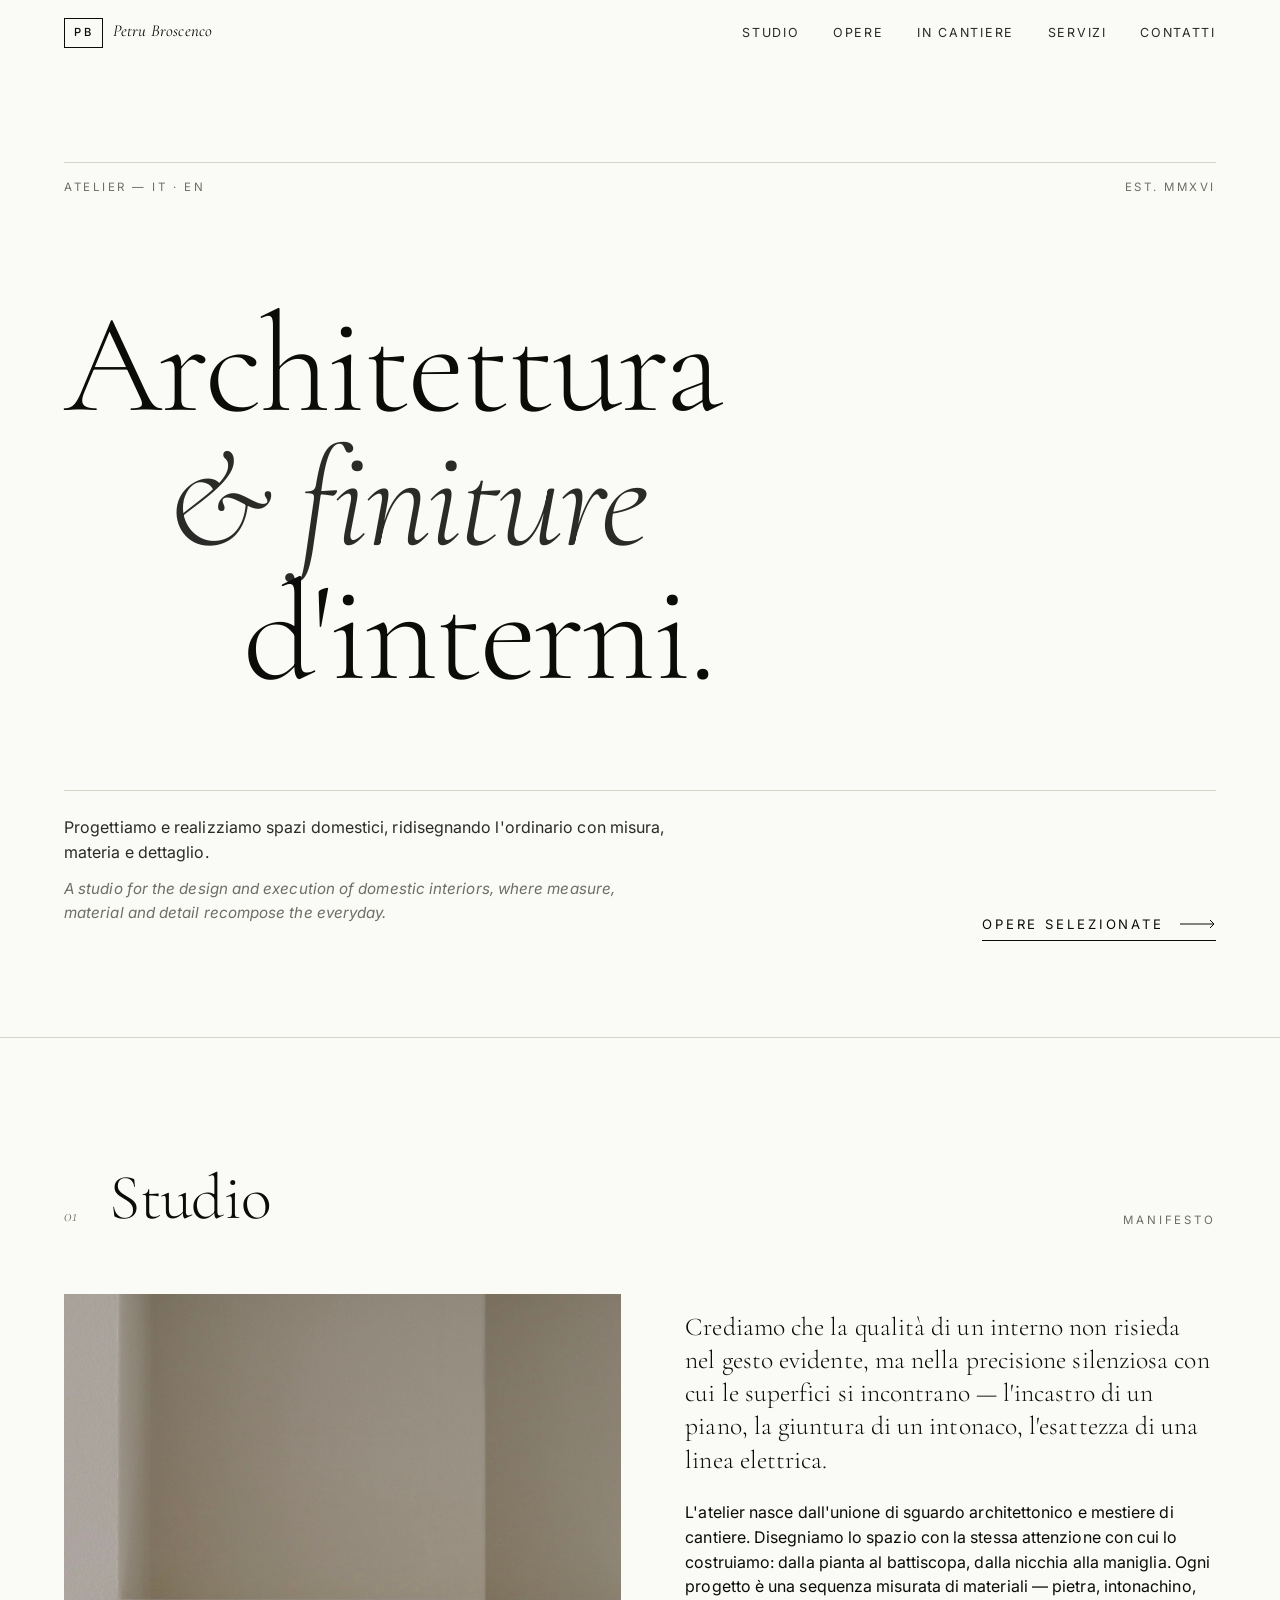
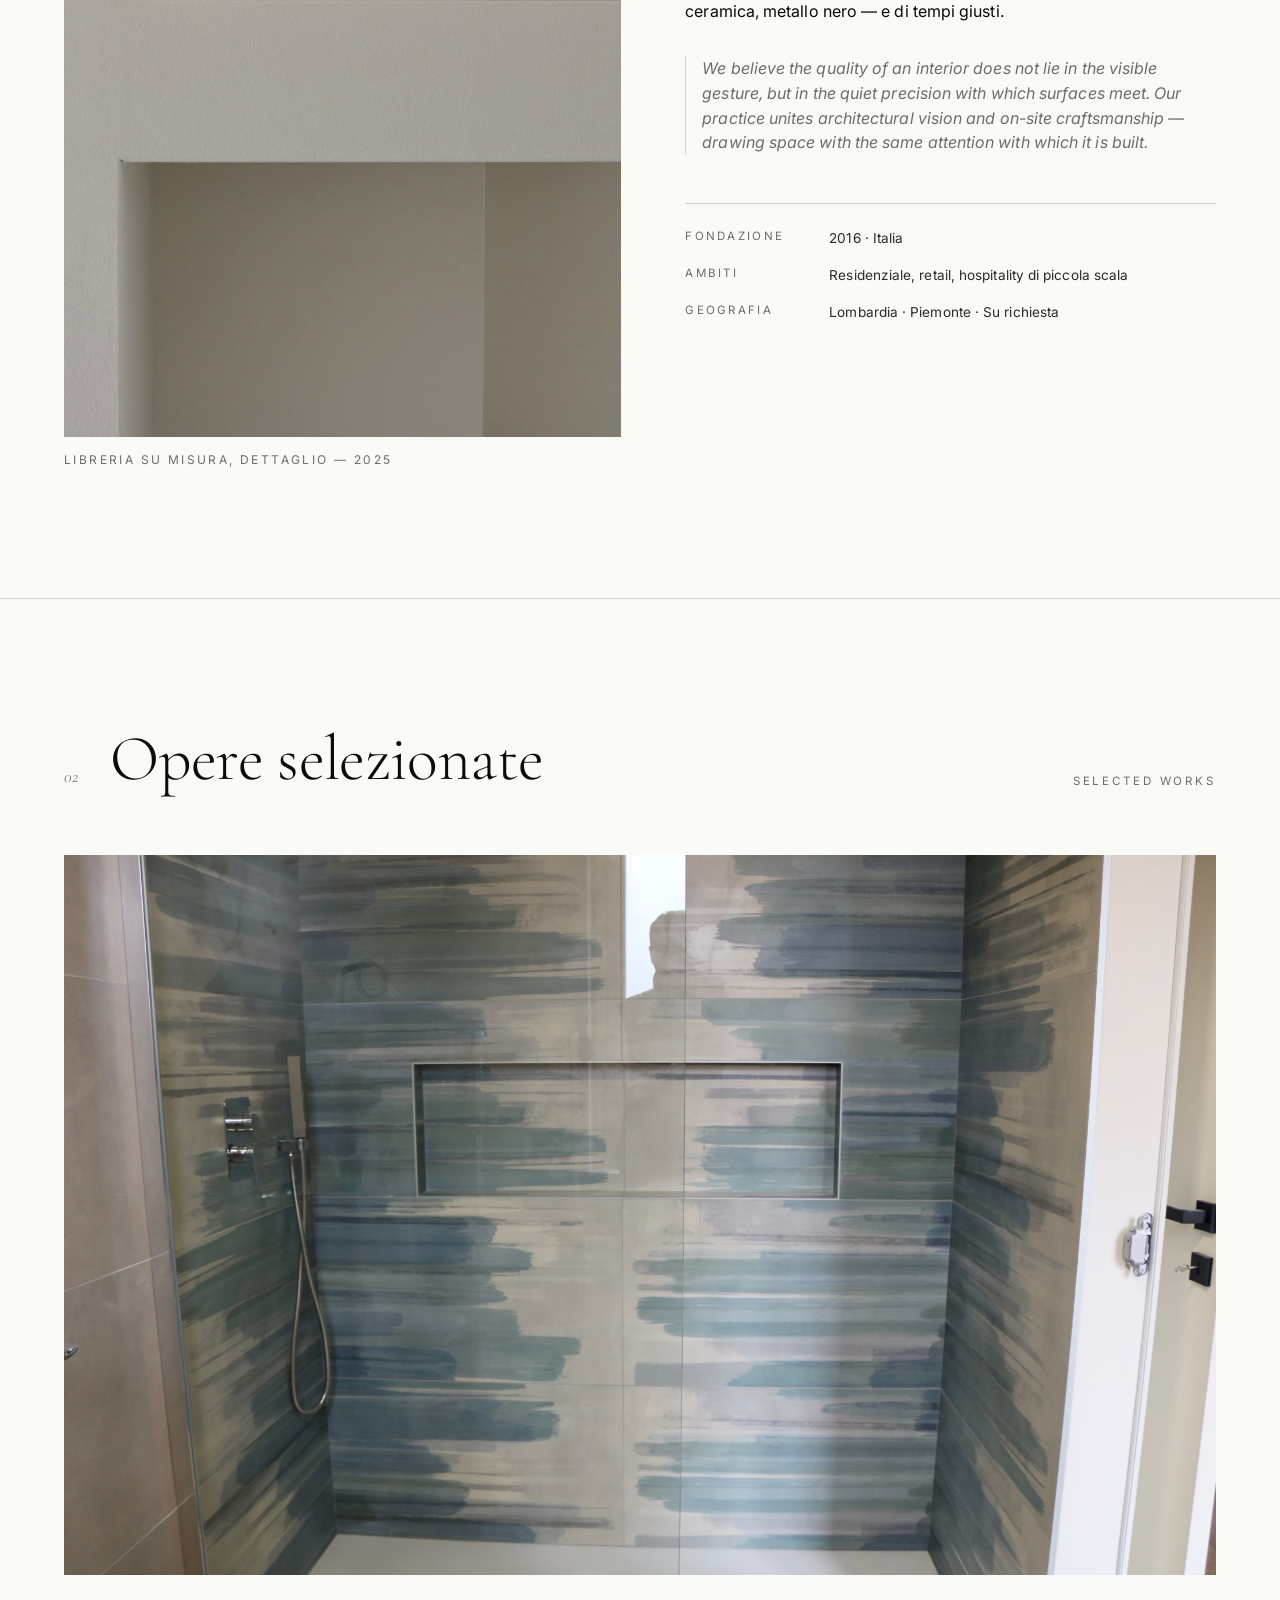
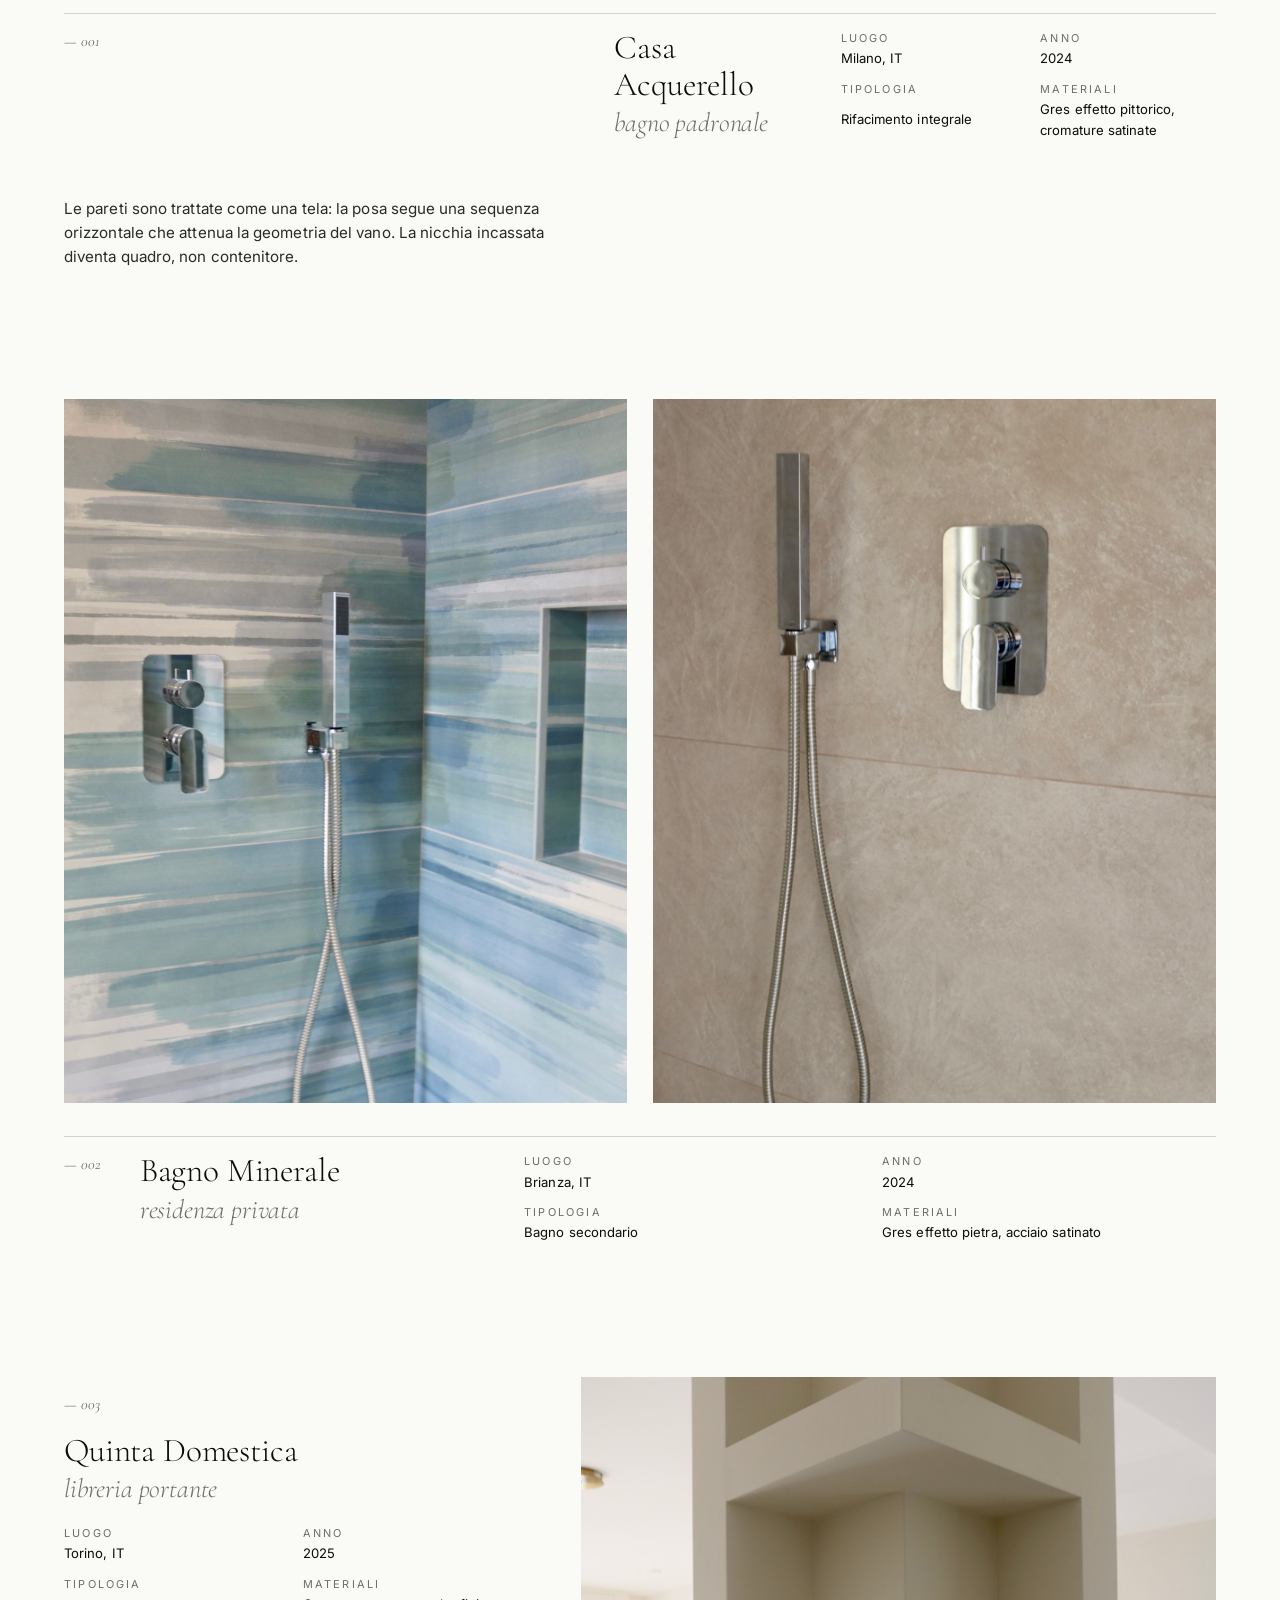
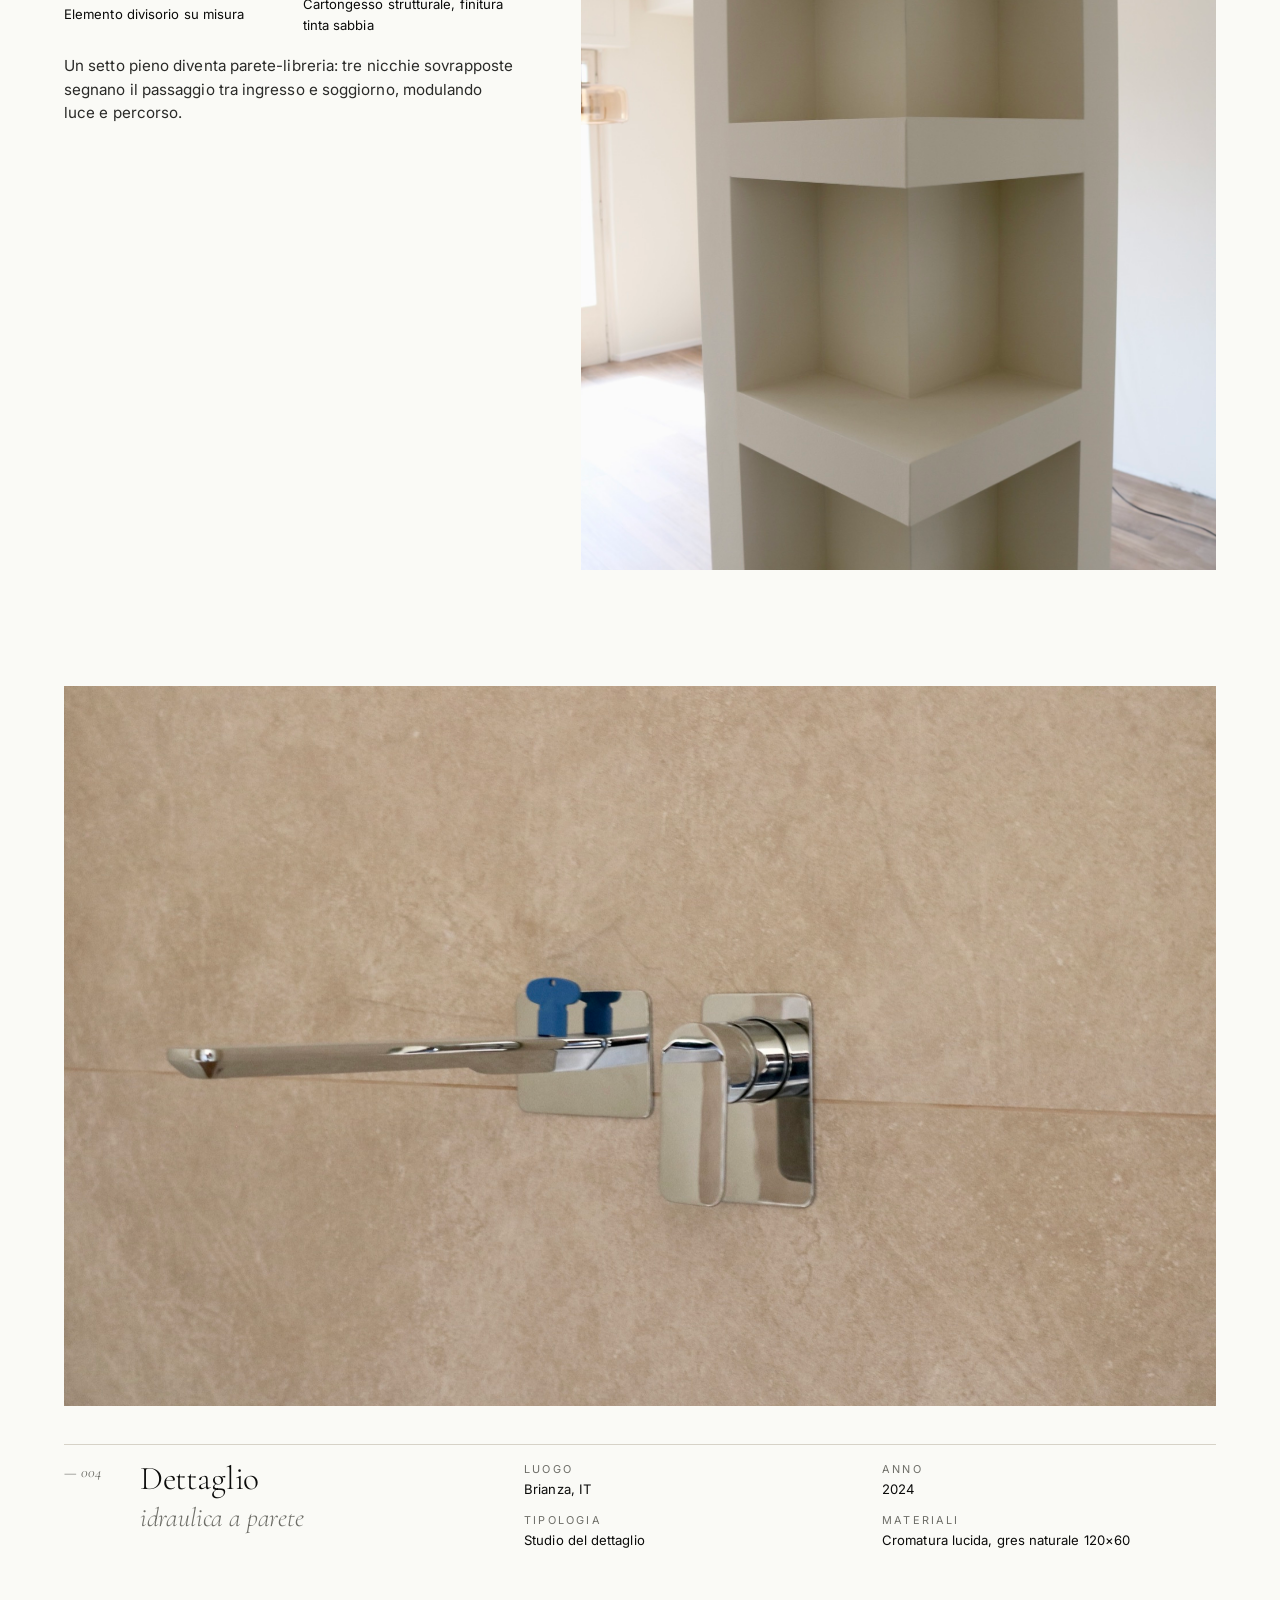
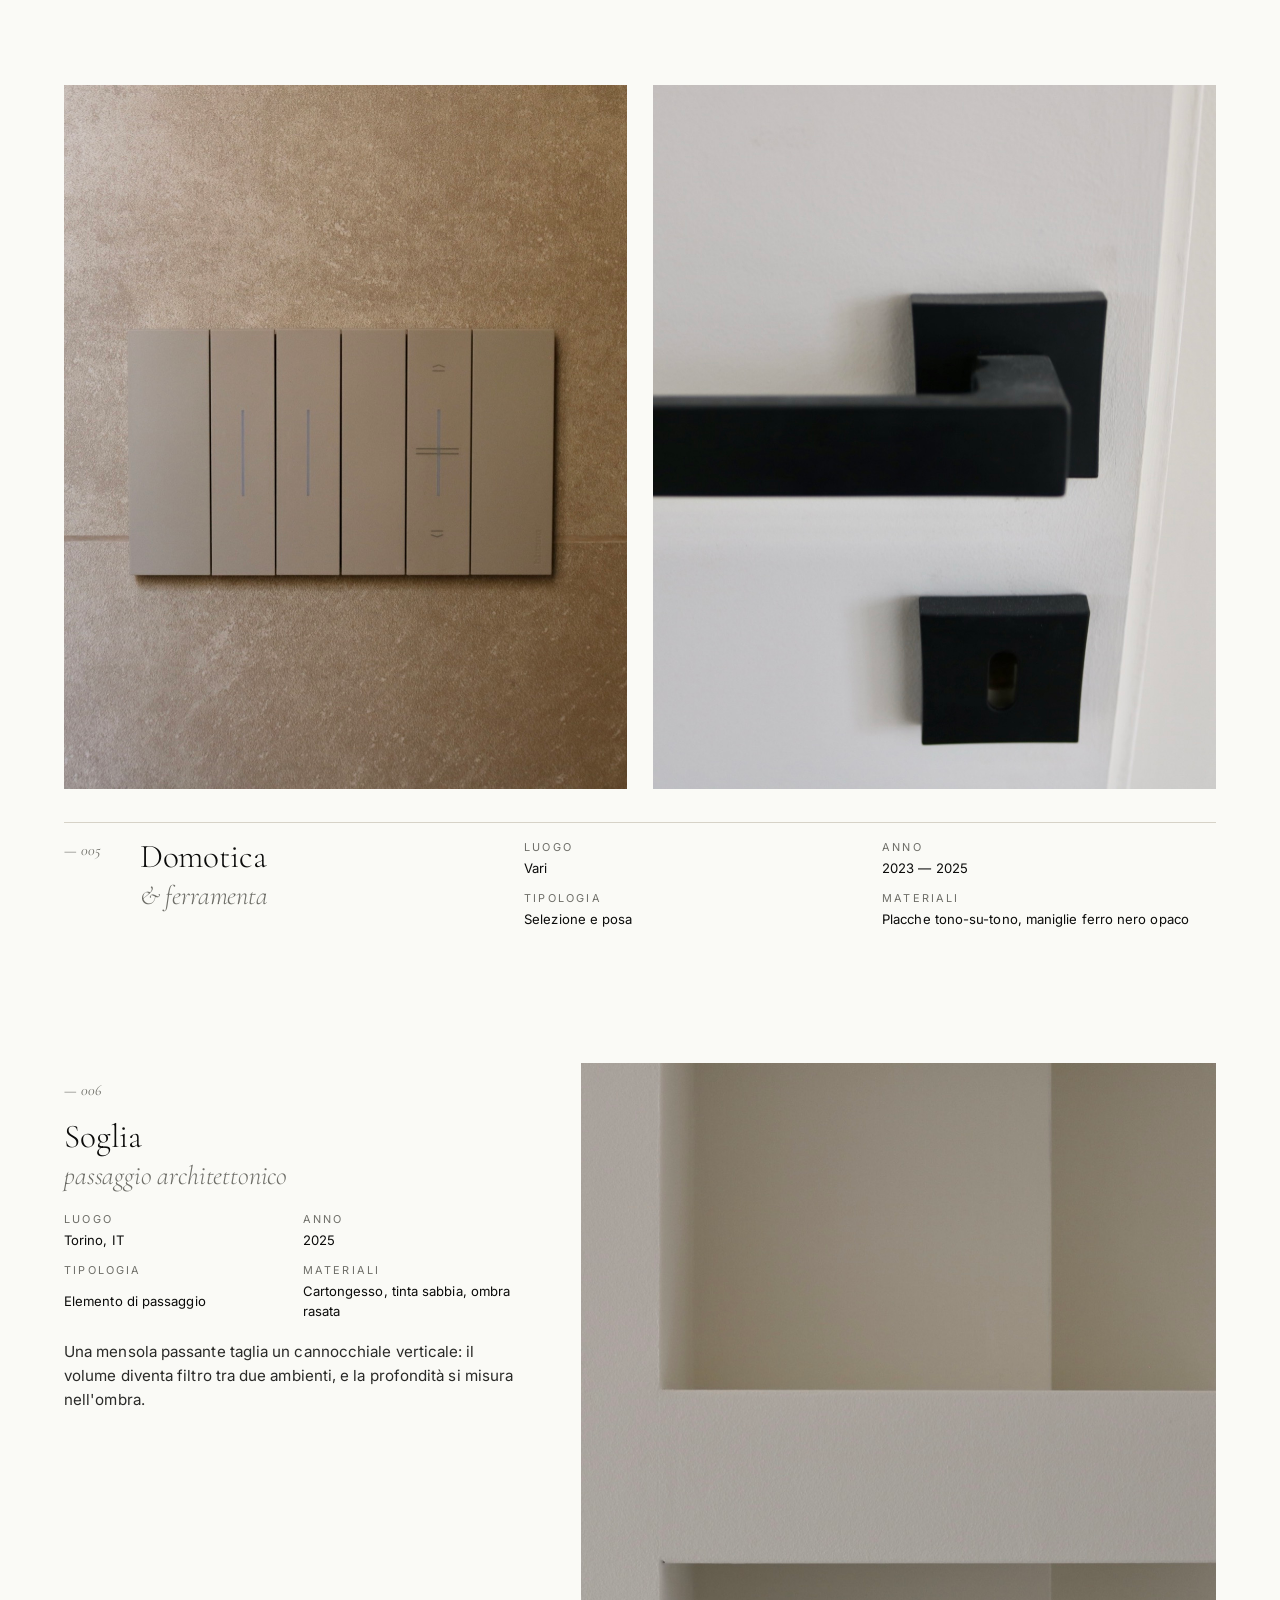
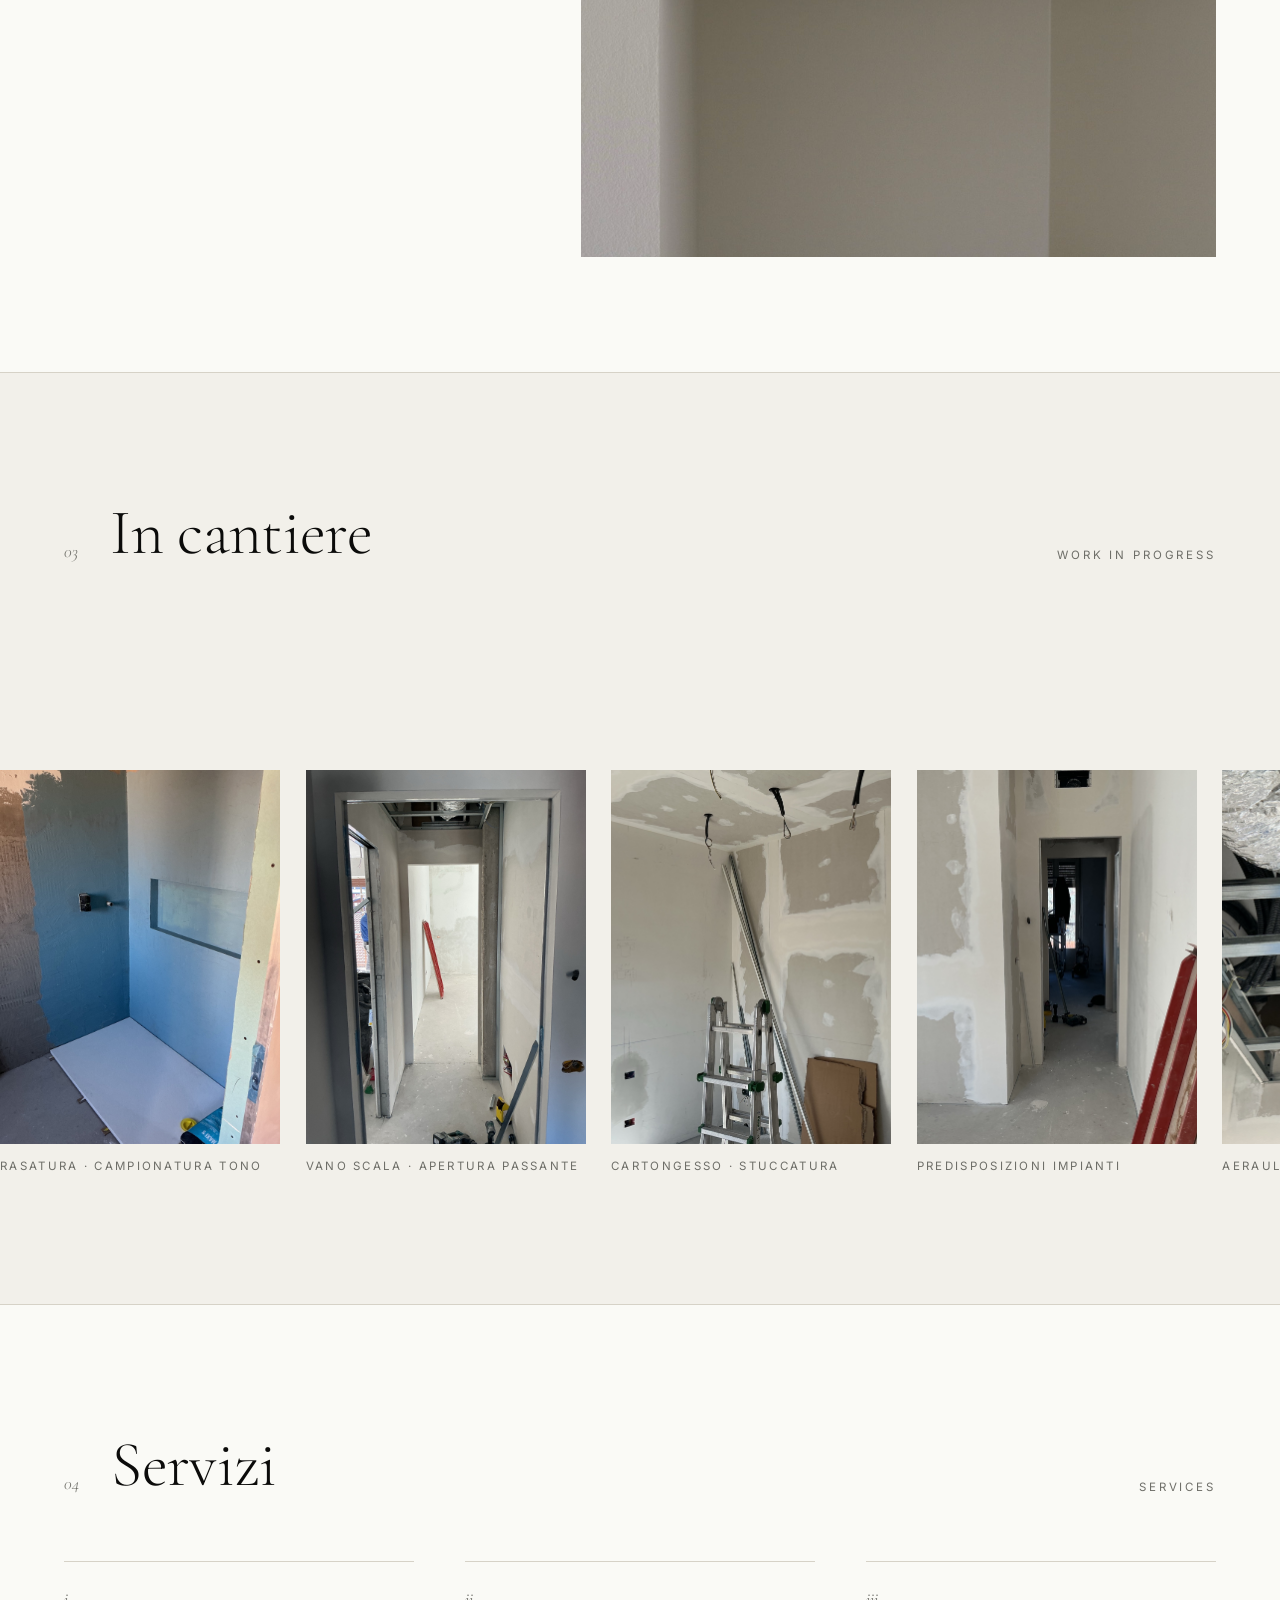
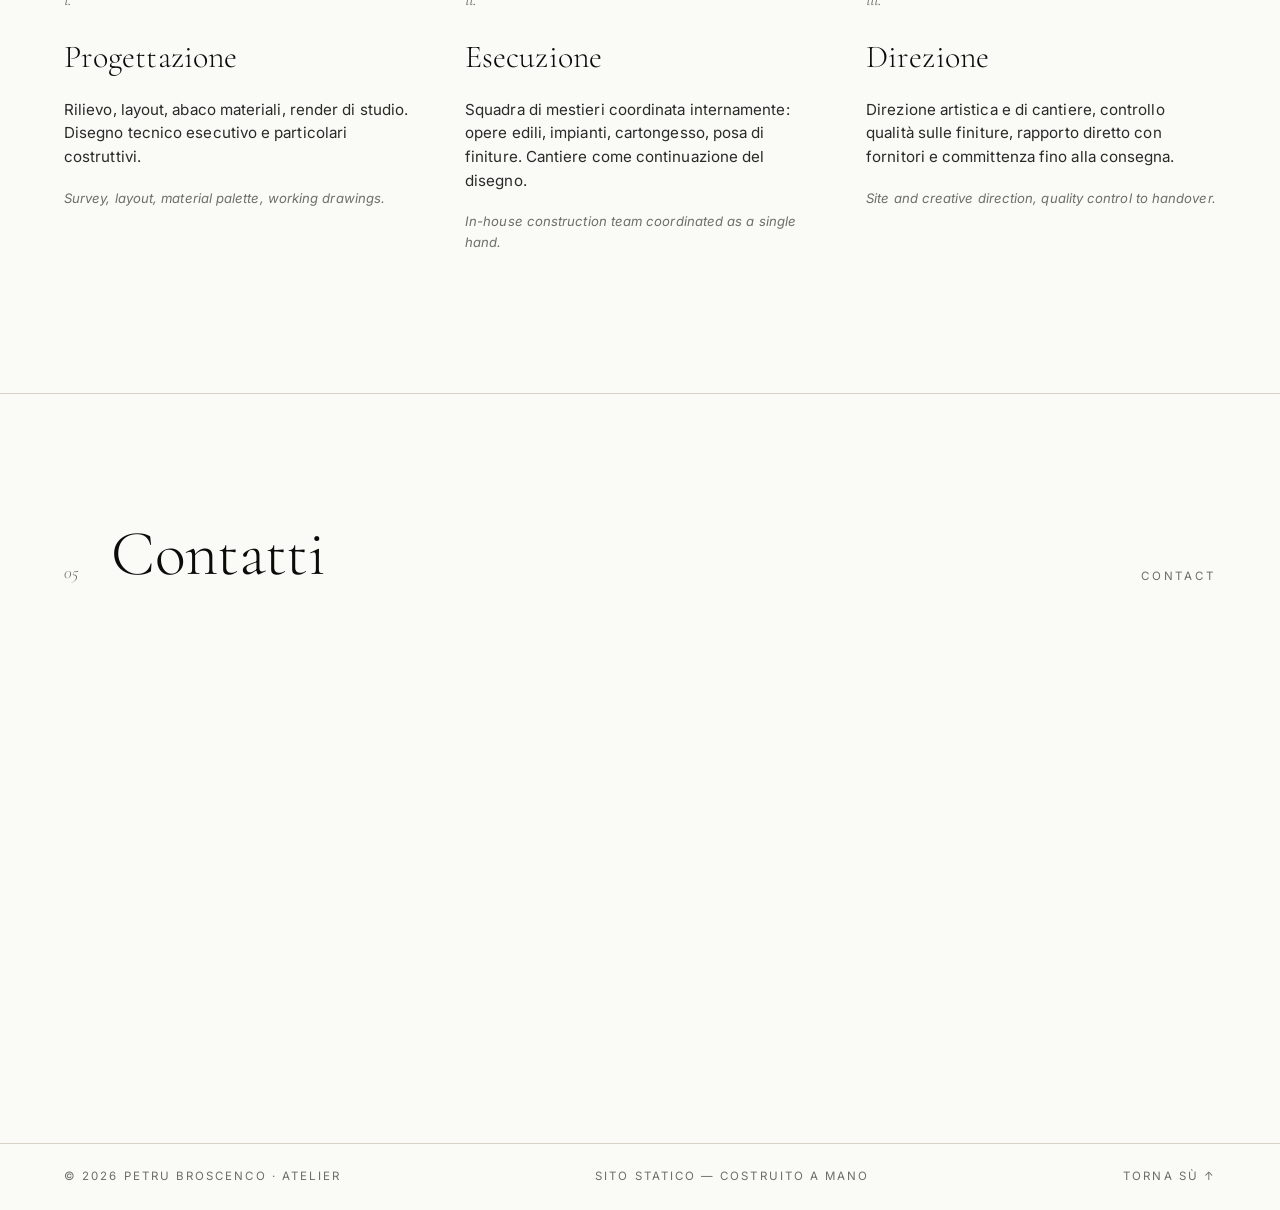
==== index.html @ eabab3d8 "Initial site for Petru Broscenco atelier Static single-page portfolio with bilingual IT/EN copy and " ====
<!doctype html>
<html lang="it">
<head>
<meta charset="utf-8" />
<meta name="viewport" content="width=device-width, initial-scale=1" />
<title>Petru Broscenco — Atelier di architettura e finiture d'interni</title>
<meta name="description" content="Studio di progettazione e realizzazione di interni. Ristrutturazioni integrali, opere di finitura, dettaglio sartoriale. Architecture and interior finishing atelier based in Italy." />
<meta name="theme-color" content="#FAFAF6" />
<meta property="og:title" content="Petru Broscenco — Atelier" />
<meta property="og:description" content="Architettura e finiture d'interni. Ristrutturazioni integrali, dettaglio sartoriale." />
<meta property="og:image" content="media/IMG_3935.jpg" />
<meta property="og:type" content="website" />
<link rel="preconnect" href="https://fonts.googleapis.com" />
<link rel="preconnect" href="https://fonts.gstatic.com" crossorigin />
<link href="https://fonts.googleapis.com/css2?family=Cormorant+Garamond:ital,wght@0,300;0,400;1,300&family=Inter:wght@300;400;500;600&display=swap" rel="stylesheet" />
<link rel="stylesheet" href="styles.css" />
</head>
<body>

<header class="nav" id="nav">
  <a class="brand" href="#top">
    <span class="brand-mark">PB</span>
    <span class="brand-name">Petru Broscenco</span>
  </a>
  <nav class="nav-links" aria-label="Primario">
    <a href="#studio">Studio</a>
    <a href="#opere">Opere</a>
    <a href="#cantiere">In&nbsp;Cantiere</a>
    <a href="#servizi">Servizi</a>
    <a href="#contatti">Contatti</a>
  </nav>
  <button class="nav-toggle" id="navToggle" aria-label="Apri menu" aria-expanded="false">
    <span></span><span></span><span></span>
  </button>
</header>

<main id="top">

  <section class="hero">
    <div class="hero-meta">
      <span class="eyebrow">Atelier — IT · EN</span>
      <span class="eyebrow">Est. MMXVI</span>
    </div>
    <h1 class="hero-title">
      <span class="serif">Architettura</span>
      <span class="serif italic">&amp;&nbsp;finiture</span>
      <span class="serif">d'interni.</span>
    </h1>
    <div class="hero-bottom">
      <p class="hero-lede">
        Progettiamo e realizziamo spazi domestici, ridisegnando l'ordinario con misura, materia e dettaglio.
        <span class="en">A studio for the design and execution of domestic interiors, where measure, material and detail recompose the everyday.</span>
      </p>
      <a class="hero-cta" href="#opere">
        <span>Opere selezionate</span>
        <svg width="36" height="10" viewBox="0 0 36 10" aria-hidden="true"><path d="M0 5 H34 M30 1 L34 5 L30 9" fill="none" stroke="currentColor" stroke-width="1"/></svg>
      </a>
    </div>
  </section>

  <section class="studio" id="studio">
    <div class="section-head">
      <span class="section-num">01</span>
      <h2 class="section-title">Studio</h2>
      <span class="section-en">Manifesto</span>
    </div>

    <div class="studio-grid">
      <figure class="studio-image">
        <img loading="lazy" src="media/IMG_3964.jpg" alt="Nicchie e libreria su misura in cartongesso, ombre morbide." />
        <figcaption>Libreria su misura, dettaglio — 2025</figcaption>
      </figure>
      <div class="studio-text">
        <p class="lead">
          Crediamo che la qualità di un interno non risieda nel gesto evidente,
          ma nella precisione silenziosa con cui le superfici si incontrano —
          l'incastro di un piano, la giuntura di un intonaco, l'esattezza di una linea elettrica.
        </p>
        <p>
          L'atelier nasce dall'unione di sguardo architettonico e mestiere di cantiere.
          Disegniamo lo spazio con la stessa attenzione con cui lo costruiamo: dalla pianta
          al battiscopa, dalla nicchia alla maniglia. Ogni progetto è una sequenza misurata
          di materiali — pietra, intonachino, ceramica, metallo nero — e di tempi giusti.
        </p>
        <p class="en">
          We believe the quality of an interior does not lie in the visible gesture, but in
          the quiet precision with which surfaces meet. Our practice unites architectural
          vision and on-site craftsmanship — drawing space with the same attention with
          which it is built.
        </p>

        <dl class="studio-facts">
          <div><dt>Fondazione</dt><dd>2016 · Italia</dd></div>
          <div><dt>Ambiti</dt><dd>Residenziale, retail, hospitality di piccola scala</dd></div>
          <div><dt>Geografia</dt><dd>Lombardia · Piemonte · Su richiesta</dd></div>
        </dl>
      </div>
    </div>
  </section>

  <section class="opere" id="opere">
    <div class="section-head">
      <span class="section-num">02</span>
      <h2 class="section-title">Opere selezionate</h2>
      <span class="section-en">Selected Works</span>
    </div>

    <article class="work work--full">
      <a class="work-media" href="media/IMG_3935.jpg" target="_blank" rel="noopener">
        <img loading="lazy" src="media/IMG_3935.jpg" alt="Bagno padronale con piastrelle a effetto acquerello blu-verde e nicchia integrata." />
      </a>
      <div class="work-meta">
        <span class="work-index">— 001</span>
        <h3 class="work-title">Casa Acquerello<br/><em>bagno padronale</em></h3>
        <dl class="work-facts">
          <div><dt>Luogo</dt><dd>Milano, IT</dd></div>
          <div><dt>Anno</dt><dd>2024</dd></div>
          <div><dt>Tipologia</dt><dd>Rifacimento integrale</dd></div>
          <div><dt>Materiali</dt><dd>Gres effetto pittorico, cromature satinate</dd></div>
        </dl>
        <p class="work-note">
          Le pareti sono trattate come una tela: la posa segue una sequenza orizzontale che
          attenua la geometria del vano. La nicchia incassata diventa quadro, non contenitore.
        </p>
      </div>
    </article>

    <article class="work work--pair">
      <a class="work-media" href="media/IMG_3938.jpg" target="_blank" rel="noopener">
        <img loading="lazy" src="media/IMG_3938.jpg" alt="Dettaglio della doccia, vetro temperato e miscelatore a parete." />
      </a>
      <a class="work-media" href="media/IMG_3954.jpg" target="_blank" rel="noopener">
        <img loading="lazy" src="media/IMG_3954.jpg" alt="Bagno secondario in pietra naturale, doccia minerale con miscelatore incasso." />
      </a>
      <div class="work-meta work-meta--inline">
        <span class="work-index">— 002</span>
        <h3 class="work-title">Bagno Minerale<br/><em>residenza privata</em></h3>
        <dl class="work-facts">
          <div><dt>Luogo</dt><dd>Brianza, IT</dd></div>
          <div><dt>Anno</dt><dd>2024</dd></div>
          <div><dt>Tipologia</dt><dd>Bagno secondario</dd></div>
          <div><dt>Materiali</dt><dd>Gres effetto pietra, acciaio satinato</dd></div>
        </dl>
      </div>
    </article>

    <article class="work work--split">
      <div class="work-text">
        <span class="work-index">— 003</span>
        <h3 class="work-title">Quinta Domestica<br/><em>libreria portante</em></h3>
        <dl class="work-facts">
          <div><dt>Luogo</dt><dd>Torino, IT</dd></div>
          <div><dt>Anno</dt><dd>2025</dd></div>
          <div><dt>Tipologia</dt><dd>Elemento divisorio su misura</dd></div>
          <div><dt>Materiali</dt><dd>Cartongesso strutturale, finitura tinta sabbia</dd></div>
        </dl>
        <p class="work-note">
          Un setto pieno diventa parete-libreria: tre nicchie sovrapposte segnano il passaggio
          tra ingresso e soggiorno, modulando luce e percorso.
        </p>
      </div>
      <a class="work-media" href="media/IMG_3966.jpg" target="_blank" rel="noopener">
        <img loading="lazy" src="media/IMG_3966.jpg" alt="Libreria verticale a nicchie in cartongesso colore sabbia, vista frontale." />
      </a>
    </article>

    <article class="work work--full">
      <a class="work-media" href="media/IMG_3960.jpg" target="_blank" rel="noopener">
        <img loading="lazy" src="media/IMG_3960.jpg" alt="Miscelatore incasso a parete, pietra grigia chiara." />
      </a>
      <div class="work-meta">
        <span class="work-index">— 004</span>
        <h3 class="work-title">Dettaglio<br/><em>idraulica a parete</em></h3>
        <dl class="work-facts">
          <div><dt>Luogo</dt><dd>Brianza, IT</dd></div>
          <div><dt>Anno</dt><dd>2024</dd></div>
          <div><dt>Tipologia</dt><dd>Studio del dettaglio</dd></div>
          <div><dt>Materiali</dt><dd>Cromatura lucida, gres naturale 120×60</dd></div>
        </dl>
      </div>
    </article>

    <article class="work work--pair">
      <a class="work-media" href="media/IMG_3962.jpg" target="_blank" rel="noopener">
        <img loading="lazy" src="media/IMG_3962.jpg" alt="Placca interruttori a sei moduli, finitura tono pietra." />
      </a>
      <a class="work-media" href="media/IMG_3931.jpg" target="_blank" rel="noopener">
        <img loading="lazy" src="media/IMG_3931.jpg" alt="Maniglia minimale nera opaca con rosetta quadrata, porta filo muro." />
      </a>
      <div class="work-meta work-meta--inline">
        <span class="work-index">— 005</span>
        <h3 class="work-title">Domotica<br/><em>&amp; ferramenta</em></h3>
        <dl class="work-facts">
          <div><dt>Luogo</dt><dd>Vari</dd></div>
          <div><dt>Anno</dt><dd>2023 — 2025</dd></div>
          <div><dt>Tipologia</dt><dd>Selezione e posa</dd></div>
          <div><dt>Materiali</dt><dd>Placche tono-su-tono, maniglie ferro nero opaco</dd></div>
        </dl>
      </div>
    </article>

    <article class="work work--split">
      <div class="work-text">
        <span class="work-index">— 006</span>
        <h3 class="work-title">Soglia<br/><em>passaggio architettonico</em></h3>
        <dl class="work-facts">
          <div><dt>Luogo</dt><dd>Torino, IT</dd></div>
          <div><dt>Anno</dt><dd>2025</dd></div>
          <div><dt>Tipologia</dt><dd>Elemento di passaggio</dd></div>
          <div><dt>Materiali</dt><dd>Cartongesso, tinta sabbia, ombra rasata</dd></div>
        </dl>
        <p class="work-note">
          Una mensola passante taglia un cannocchiale verticale: il volume diventa filtro
          tra due ambienti, e la profondità si misura nell'ombra.
        </p>
      </div>
      <a class="work-media" href="media/IMG_3964.jpg" target="_blank" rel="noopener">
        <img loading="lazy" src="media/IMG_3964.jpg" alt="Setto con apertura orizzontale, finitura sabbia, dettaglio di passaggio." />
      </a>
    </article>
  </section>

  <section class="cantiere" id="cantiere">
    <div class="section-head">
      <span class="section-num">03</span>
      <h2 class="section-title">In cantiere</h2>
      <span class="section-en">Work in progress</span>
    </div>

    <p class="cantiere-lede">
      Documentiamo il lavoro nel suo farsi. Ogni fase — tracciamento, impianti, cartongesso,
      rasatura — è parte del progetto, non un passaggio da nascondere.
    </p>

    <div class="cantiere-scroll" role="list">
      <figure role="listitem">
        <img loading="lazy" src="media/IMG_0076.jpg" alt="Vano in fase di rasatura con campiture blu e grigio." />
        <figcaption>Rasatura · campionatura tono</figcaption>
      </figure>
      <figure role="listitem">
        <img loading="lazy" src="media/IMG_0077.jpg" alt="Vano scala con apertura passante e travi a vista." />
        <figcaption>Vano scala · apertura passante</figcaption>
      </figure>
      <figure role="listitem">
        <img loading="lazy" src="media/IMG_0078.jpg" alt="Cartongesso stuccato in attesa di finitura." />
        <figcaption>Cartongesso · stuccatura</figcaption>
      </figure>
      <figure role="listitem">
        <img loading="lazy" src="media/IMG_0079.jpg" alt="Vano in fase di intonacatura grezza con cavi predisposti." />
        <figcaption>Predisposizioni impianti</figcaption>
      </figure>
      <figure role="listitem">
        <img loading="lazy" src="media/IMG_0080.jpg" alt="Controsoffitto con orditura metallica e canalizzazioni aerauliche." />
        <figcaption>Aeraulico · controsoffitto</figcaption>
      </figure>
    </div>
  </section>

  <section class="servizi" id="servizi">
    <div class="section-head">
      <span class="section-num">04</span>
      <h2 class="section-title">Servizi</h2>
      <span class="section-en">Services</span>
    </div>

    <ol class="servizi-list">
      <li>
        <span class="servizi-num">i.</span>
        <h3>Progettazione</h3>
        <p>
          Rilievo, layout, abaco materiali, render di studio.
          Disegno tecnico esecutivo e particolari costruttivi.
        </p>
        <p class="en">Survey, layout, material palette, working drawings.</p>
      </li>
      <li>
        <span class="servizi-num">ii.</span>
        <h3>Esecuzione</h3>
        <p>
          Squadra di mestieri coordinata internamente: opere edili, impianti,
          cartongesso, posa di finiture. Cantiere come continuazione del disegno.
        </p>
        <p class="en">In-house construction team coordinated as a single hand.</p>
      </li>
      <li>
        <span class="servizi-num">iii.</span>
        <h3>Direzione</h3>
        <p>
          Direzione artistica e di cantiere, controllo qualità sulle finiture,
          rapporto diretto con fornitori e committenza fino alla consegna.
        </p>
        <p class="en">Site and creative direction, quality control to handover.</p>
      </li>
    </ol>
  </section>

  <section class="contatti" id="contatti">
    <div class="section-head">
      <span class="section-num">05</span>
      <h2 class="section-title">Contatti</h2>
      <span class="section-en">Contact</span>
    </div>

    <div class="contatti-grid">
      <div class="contatti-block">
        <span class="label">Atelier</span>
        <p>Su appuntamento<br/>Milano · Torino</p>
      </div>
      <div class="contatti-block">
        <span class="label">Scrivici</span>
        <p>
          <a href="mailto:studio@petrubroscenco.it">studio@petrubroscenco.it</a><br/>
          <a href="tel:+390000000000">+39 000 000 0000</a>
        </p>
      </div>
      <div class="contatti-block">
        <span class="label">Stampa &amp; collaborazioni</span>
        <p>
          <a href="mailto:press@petrubroscenco.it">press@petrubroscenco.it</a>
        </p>
      </div>
      <div class="contatti-block">
        <span class="label">Diario</span>
        <p>
          <a href="#" rel="me">Instagram</a> · <a href="#" rel="me">LinkedIn</a>
        </p>
      </div>
    </div>

    <form class="newsletter" onsubmit="event.preventDefault(); this.querySelector('button').textContent='Grazie.';">
      <label for="nl-email">Diario dell'atelier</label>
      <div>
        <input id="nl-email" type="email" required placeholder="la-tua@email.it" />
        <button type="submit">Iscriviti</button>
      </div>
      <small>Quattro invii l'anno. Mai pubblicità.</small>
    </form>
  </section>

</main>

<footer class="foot">
  <div class="foot-row">
    <span>© <span id="yr">2026</span> Petru Broscenco · Atelier</span>
    <span>Sito statico — costruito a mano</span>
    <a href="#top">Torna sù ↑</a>
  </div>
</footer>

<script src="script.js" defer></script>
</body>
</html>
---- styles.css ----
/* ------------------------------------------------------------------
   Petru Broscenco — Atelier
   Static stylesheet, no preprocessor, no framework.
   ------------------------------------------------------------------ */

:root {
  --bg:        #FAFAF6;
  --bg-alt:    #F2F0EA;
  --ink:       #0B0B0A;
  --ink-soft:  #2A2A28;
  --mute:      #6E6E68;
  --line:      #D6D2C7;
  --line-soft: #E6E2D8;
  --accent:    #8C5A2C;

  --serif: "Cormorant Garamond", "Times New Roman", serif;
  --sans:  "Inter", -apple-system, BlinkMacSystemFont, "Helvetica Neue", Arial, sans-serif;

  --pad:      clamp(1.25rem, 4vw, 4rem);
  --pad-x:    clamp(1.25rem, 5vw, 6rem);
  --pad-y:    clamp(4rem, 10vw, 9rem);
  --gap:      clamp(1rem, 2vw, 2rem);

  --col-max: 1640px;

  --ease:    cubic-bezier(.2,.6,.2,1);
}

*, *::before, *::after { box-sizing: border-box; }

html { -webkit-text-size-adjust: 100%; scroll-behavior: smooth; }

body {
  margin: 0;
  background: var(--bg);
  color: var(--ink);
  font-family: var(--sans);
  font-size: 16px;
  line-height: 1.55;
  font-weight: 400;
  letter-spacing: 0.005em;
  -webkit-font-smoothing: antialiased;
  -moz-osx-font-smoothing: grayscale;
  text-rendering: optimizeLegibility;
}

img { max-width: 100%; height: auto; display: block; }

a { color: inherit; text-decoration: none; }
a:hover { color: var(--ink); }

p { margin: 0 0 1em; }

::selection { background: var(--ink); color: var(--bg); }

/* ---------- NAV ---------- */
.nav {
  position: fixed;
  inset: 0 0 auto 0;
  z-index: 50;
  display: flex;
  align-items: center;
  justify-content: space-between;
  padding: 1.1rem var(--pad-x);
  background: color-mix(in oklab, var(--bg) 88%, transparent);
  backdrop-filter: saturate(1.2) blur(10px);
  -webkit-backdrop-filter: saturate(1.2) blur(10px);
  border-bottom: 1px solid transparent;
  transition: border-color .3s var(--ease), background .3s var(--ease);
}
.nav.is-scrolled { border-bottom-color: var(--line-soft); }

.brand {
  display: inline-flex; align-items: baseline; gap: .6rem;
  font-family: var(--serif);
  font-weight: 400;
  font-size: 1.05rem;
  letter-spacing: .01em;
}
.brand-mark {
  font-family: var(--sans);
  font-weight: 500;
  font-size: .7rem;
  letter-spacing: .25em;
  padding: .35rem .55rem;
  border: 1px solid var(--ink);
}
.brand-name { font-style: italic; }

.nav-links {
  display: flex;
  gap: clamp(1rem, 2.6vw, 2.4rem);
  font-size: .78rem;
  letter-spacing: .14em;
  text-transform: uppercase;
}
.nav-links a {
  position: relative;
  padding: .35rem 0;
  color: var(--ink-soft);
  transition: color .25s var(--ease);
}
.nav-links a::after {
  content: "";
  position: absolute;
  left: 0; right: 0; bottom: -2px;
  height: 1px;
  background: currentColor;
  transform: scaleX(0);
  transform-origin: left;
  transition: transform .35s var(--ease);
}
.nav-links a:hover { color: var(--ink); }
.nav-links a:hover::after { transform: scaleX(1); }

.nav-toggle {
  display: none;
  background: none; border: 0;
  width: 32px; height: 26px;
  position: relative;
  cursor: pointer;
}
.nav-toggle span {
  position: absolute; left: 0; right: 0; height: 1px; background: var(--ink);
  transition: transform .3s var(--ease), opacity .3s var(--ease), top .3s var(--ease);
}
.nav-toggle span:nth-child(1) { top: 6px; }
.nav-toggle span:nth-child(2) { top: 13px; }
.nav-toggle span:nth-child(3) { top: 20px; }
.nav-toggle[aria-expanded="true"] span:nth-child(1) { top: 13px; transform: rotate(45deg); }
.nav-toggle[aria-expanded="true"] span:nth-child(2) { opacity: 0; }
.nav-toggle[aria-expanded="true"] span:nth-child(3) { top: 13px; transform: rotate(-45deg); }

/* ---------- HERO ---------- */
.hero {
  padding: clamp(8rem, 18vh, 14rem) var(--pad-x) clamp(3rem, 8vw, 6rem);
  max-width: var(--col-max);
  margin: 0 auto;
  position: relative;
  min-height: 92vh;
  display: flex;
  flex-direction: column;
  justify-content: space-between;
}

.hero-meta {
  display: flex;
  justify-content: space-between;
  border-top: 1px solid var(--line);
  padding-top: 1rem;
  margin-bottom: clamp(3rem, 8vw, 7rem);
}
.eyebrow {
  font-size: .72rem;
  text-transform: uppercase;
  letter-spacing: .22em;
  color: var(--mute);
}

.hero-title {
  font-family: var(--serif);
  font-weight: 300;
  font-size: clamp(3rem, 11vw, 11rem);
  line-height: .95;
  letter-spacing: -0.02em;
  margin: 0;
  display: flex;
  flex-direction: column;
}
.hero-title .italic { font-style: italic; padding-left: clamp(2rem, 8vw, 8rem); color: var(--ink-soft); }
.hero-title .serif:last-child { padding-left: clamp(4rem, 14vw, 14rem); }

.hero-bottom {
  margin-top: clamp(3rem, 7vw, 6rem);
  display: grid;
  grid-template-columns: 1fr auto;
  gap: 2rem clamp(2rem, 6vw, 6rem);
  align-items: end;
  border-top: 1px solid var(--line);
  padding-top: 1.5rem;
}
.hero-lede {
  max-width: 38rem;
  font-size: clamp(1rem, 1.15vw, 1.15rem);
  line-height: 1.55;
  color: var(--ink-soft);
}
.hero-lede .en {
  display: block;
  margin-top: .8rem;
  color: var(--mute);
  font-style: italic;
  font-size: .95em;
}
.hero-cta {
  display: inline-flex; align-items: center; gap: 1rem;
  font-size: .82rem;
  letter-spacing: .22em;
  text-transform: uppercase;
  border-bottom: 1px solid var(--ink);
  padding-bottom: .35rem;
  transition: gap .3s var(--ease);
}
.hero-cta:hover { gap: 1.5rem; }

/* ---------- SECTION HEAD ---------- */
.section-head {
  display: grid;
  grid-template-columns: auto 1fr auto;
  align-items: end;
  gap: 2rem;
  padding: var(--pad-y) var(--pad-x) clamp(2rem, 5vw, 4rem);
  max-width: var(--col-max);
  margin: 0 auto;
  border-top: 1px solid var(--line);
}
.section-num {
  font-family: var(--serif); font-style: italic; font-weight: 300;
  font-size: 1.1rem;
  color: var(--mute);
}
.section-title {
  font-family: var(--serif); font-weight: 300;
  font-size: clamp(2rem, 5vw, 4.4rem);
  line-height: 1;
  letter-spacing: -0.01em;
  margin: 0;
}
.section-en {
  font-size: .72rem;
  letter-spacing: .25em;
  text-transform: uppercase;
  color: var(--mute);
}

/* ---------- STUDIO ---------- */
.studio { background: var(--bg); }
.studio-grid {
  display: grid;
  grid-template-columns: 1.05fr 1fr;
  gap: clamp(2rem, 5vw, 6rem);
  padding: 0 var(--pad-x) var(--pad-y);
  max-width: var(--col-max);
  margin: 0 auto;
  align-items: start;
}
.studio-image {
  margin: 0;
  position: relative;
  overflow: hidden;
}
.studio-image img {
  width: 100%;
  aspect-ratio: 3/4;
  object-fit: cover;
  transition: transform 1.2s var(--ease), filter 1.2s var(--ease);
}
.studio-image:hover img { transform: scale(1.02); }
.studio-image figcaption {
  margin-top: .9rem;
  font-size: .75rem;
  letter-spacing: .2em;
  text-transform: uppercase;
  color: var(--mute);
}

.studio-text { padding-top: 1rem; }
.studio-text .lead {
  font-family: var(--serif);
  font-size: clamp(1.4rem, 2vw, 1.85rem);
  line-height: 1.3;
  font-weight: 300;
  margin-bottom: 1.5rem;
}
.studio-text p { max-width: 36rem; }
.studio-text .en {
  font-style: italic;
  color: var(--mute);
  border-left: 1px solid var(--line);
  padding-left: 1rem;
  margin-top: 2rem;
}

.studio-facts {
  margin: 3rem 0 0;
  padding: 1.5rem 0 0;
  border-top: 1px solid var(--line);
  display: grid;
  gap: 1rem;
}
.studio-facts > div {
  display: grid;
  grid-template-columns: 8rem 1fr;
  gap: 1rem;
  font-size: .85rem;
}
.studio-facts dt {
  text-transform: uppercase;
  letter-spacing: .2em;
  color: var(--mute);
  font-size: .72rem;
}
.studio-facts dd { margin: 0; color: var(--ink-soft); }

/* ---------- OPERE / WORKS ---------- */
.opere { background: var(--bg); }

.work {
  max-width: var(--col-max);
  margin: 0 auto;
  padding: 0 var(--pad-x) clamp(4rem, 9vw, 8rem);
  display: grid;
  gap: clamp(1.5rem, 3vw, 3rem);
}

.work-media {
  display: block;
  overflow: hidden;
  background: var(--bg-alt);
  position: relative;
}
.work-media img {
  width: 100%;
  height: 100%;
  object-fit: cover;
  transition: transform 1.4s var(--ease), filter .6s var(--ease);
}
.work-media:hover img { transform: scale(1.025); }

.work--full {
  grid-template-columns: 1fr;
}
.work--full .work-media img { aspect-ratio: 16/10; }
.work--full .work-meta {
  display: grid;
  grid-template-columns: auto 1fr 2fr;
  gap: clamp(1rem, 3vw, 3rem);
  padding-top: 1rem;
  border-top: 1px solid var(--line);
  align-items: start;
}

.work--pair {
  grid-template-columns: 1fr 1fr;
  grid-template-areas: "a b" "meta meta";
  gap: clamp(1rem, 2vw, 2rem);
}
.work--pair > .work-media:nth-of-type(1) { grid-area: a; }
.work--pair > .work-media:nth-of-type(2) { grid-area: b; }
.work--pair .work-meta { grid-area: meta; }
.work--pair .work-media img { aspect-ratio: 4/5; }

.work--split {
  grid-template-columns: 1fr 1.4fr;
  gap: clamp(2rem, 5vw, 5rem);
  align-items: start;
}
.work--split .work-text { padding-top: 1rem; }
.work--split .work-media img { aspect-ratio: 4/5; }

.work-index {
  font-family: var(--serif);
  font-style: italic;
  font-size: .95rem;
  color: var(--mute);
  display: block;
  margin-bottom: 1rem;
}
.work-title {
  font-family: var(--serif);
  font-weight: 300;
  font-size: clamp(1.5rem, 2.6vw, 2.4rem);
  line-height: 1.1;
  letter-spacing: -0.005em;
  margin: 0 0 1.2rem;
}
.work-title em { color: var(--mute); font-style: italic; font-size: .8em; }

.work-facts {
  display: grid;
  grid-template-columns: 1fr 1fr;
  gap: .75rem 1.5rem;
  margin: 0 0 1.2rem;
  font-size: .82rem;
}
.work-facts > div { display: grid; gap: .1rem; }
.work-facts dt {
  text-transform: uppercase;
  letter-spacing: .2em;
  color: var(--mute);
  font-size: .68rem;
}
.work-facts dd { margin: 0; }

.work-note {
  max-width: 32rem;
  color: var(--ink-soft);
  font-size: .95rem;
}

.work-meta--inline {
  display: grid;
  grid-template-columns: auto 1fr 2fr;
  gap: clamp(1rem, 3vw, 3rem);
  padding-top: 1rem;
  border-top: 1px solid var(--line);
  margin-top: .5rem;
}

/* ---------- CANTIERE ---------- */
.cantiere { background: var(--bg-alt); }
.cantiere .section-head { border-top-color: var(--line); }
.cantiere-lede {
  max-width: 38rem;
  margin: 0 auto;
  padding: 0 var(--pad-x) clamp(2rem, 4vw, 3rem);
  max-width: calc(38rem + 2 * var(--pad-x));
  font-family: var(--serif);
  font-size: clamp(1.2rem, 1.8vw, 1.6rem);
  font-weight: 300;
  line-height: 1.35;
  color: var(--ink-soft);
}

.cantiere-scroll {
  display: grid;
  grid-auto-flow: column;
  grid-auto-columns: minmax(280px, 28vw);
  gap: clamp(1rem, 2vw, 2rem);
  overflow-x: auto;
  padding: 0 var(--pad-x) var(--pad-y);
  scroll-snap-type: x mandatory;
  -webkit-overflow-scrolling: touch;
  scrollbar-width: thin;
}
.cantiere-scroll figure {
  margin: 0;
  scroll-snap-align: start;
}
.cantiere-scroll img {
  width: 100%;
  aspect-ratio: 3/4;
  object-fit: cover;
}
.cantiere-scroll figcaption {
  margin-top: .9rem;
  font-size: .72rem;
  letter-spacing: .2em;
  text-transform: uppercase;
  color: var(--mute);
}

/* ---------- SERVIZI ---------- */
.servizi-list {
  list-style: none;
  margin: 0;
  padding: 0 var(--pad-x) var(--pad-y);
  max-width: var(--col-max);
  margin: 0 auto;
  display: grid;
  grid-template-columns: repeat(3, 1fr);
  gap: clamp(2rem, 4vw, 4rem);
}
.servizi-list li {
  border-top: 1px solid var(--line);
  padding-top: 1.5rem;
  position: relative;
}
.servizi-num {
  font-family: var(--serif);
  font-style: italic;
  font-size: 1.1rem;
  color: var(--mute);
  display: block;
  margin-bottom: 1.2rem;
}
.servizi-list h3 {
  font-family: var(--serif);
  font-weight: 300;
  font-size: clamp(1.5rem, 2.5vw, 2.2rem);
  margin: 0 0 1rem;
}
.servizi-list p { font-size: .95rem; color: var(--ink-soft); }
.servizi-list .en {
  margin-top: 1.2rem;
  font-style: italic;
  font-size: .82rem;
  color: var(--mute);
}

/* ---------- CONTATTI ---------- */
.contatti { background: var(--bg); padding-bottom: var(--pad-y); }
.contatti-grid {
  max-width: var(--col-max);
  margin: 0 auto;
  padding: 0 var(--pad-x);
  display: grid;
  grid-template-columns: repeat(4, 1fr);
  gap: clamp(1.5rem, 3vw, 3rem);
}
.contatti-block .label {
  display: block;
  font-size: .7rem;
  text-transform: uppercase;
  letter-spacing: .22em;
  color: var(--mute);
  margin-bottom: 1rem;
}
.contatti-block p {
  font-family: var(--serif);
  font-size: clamp(1.05rem, 1.4vw, 1.25rem);
  line-height: 1.45;
}
.contatti-block a {
  border-bottom: 1px solid transparent;
  transition: border-color .25s var(--ease);
}
.contatti-block a:hover { border-bottom-color: var(--ink); }

.newsletter {
  max-width: var(--col-max);
  margin: clamp(3rem, 6vw, 5rem) auto 0;
  padding: clamp(2rem, 4vw, 3rem) var(--pad-x) 0;
  border-top: 1px solid var(--line);
  display: grid;
  gap: 1rem;
}
.newsletter label {
  font-family: var(--serif); font-style: italic; font-weight: 300;
  font-size: clamp(1.4rem, 2vw, 1.8rem);
  color: var(--ink);
}
.newsletter > div {
  display: grid;
  grid-template-columns: 1fr auto;
  gap: 0;
  max-width: 30rem;
  border-bottom: 1px solid var(--ink);
}
.newsletter input {
  padding: .8rem 0;
  font-family: inherit;
  font-size: 1rem;
  background: transparent;
  border: 0;
  color: var(--ink);
}
.newsletter input::placeholder { color: var(--mute); }
.newsletter input:focus { outline: none; }
.newsletter button {
  font-family: inherit;
  font-size: .75rem;
  letter-spacing: .25em;
  text-transform: uppercase;
  background: transparent;
  border: 0;
  cursor: pointer;
  padding: 0 1rem;
  color: var(--ink);
  transition: opacity .2s var(--ease);
}
.newsletter button:hover { opacity: .6; }
.newsletter small { color: var(--mute); font-size: .72rem; }

/* ---------- FOOTER ---------- */
.foot {
  border-top: 1px solid var(--line);
  background: var(--bg);
}
.foot-row {
  max-width: var(--col-max);
  margin: 0 auto;
  padding: 1.5rem var(--pad-x);
  display: flex;
  flex-wrap: wrap;
  gap: 1rem 2rem;
  justify-content: space-between;
  font-size: .72rem;
  letter-spacing: .18em;
  text-transform: uppercase;
  color: var(--mute);
}

/* ---------- REVEAL ANIMATION ---------- */
.reveal {
  opacity: 0;
  transform: translateY(24px);
  transition: opacity 1s var(--ease), transform 1s var(--ease);
}
.reveal.is-in { opacity: 1; transform: none; }

@media (prefers-reduced-motion: reduce) {
  *, *::before, *::after { animation: none !important; transition: none !important; }
  html { scroll-behavior: auto; }
}

/* ---------- RESPONSIVE ---------- */
@media (max-width: 900px) {
  .nav-links {
    position: fixed;
    inset: 64px 0 auto 0;
    flex-direction: column;
    background: var(--bg);
    padding: 2rem var(--pad-x) 3rem;
    border-bottom: 1px solid var(--line);
    gap: 1.5rem;
    transform: translateY(-110%);
    transition: transform .45s var(--ease);
  }
  .nav-links.is-open { transform: translateY(0); }
  .nav-toggle { display: block; }

  .hero-title .italic { padding-left: 1.5rem; }
  .hero-title .serif:last-child { padding-left: 3rem; }

  .hero-bottom { grid-template-columns: 1fr; }

  .studio-grid { grid-template-columns: 1fr; }
  .studio-image img { aspect-ratio: 4/5; }

  .work--pair { grid-template-columns: 1fr; grid-template-areas: "a" "b" "meta"; }
  .work--split { grid-template-columns: 1fr; }
  .work--split .work-text { order: 2; }
  .work--full .work-meta,
  .work-meta--inline { grid-template-columns: 1fr; gap: 1rem; }

  .servizi-list { grid-template-columns: 1fr; }
  .contatti-grid { grid-template-columns: 1fr 1fr; }

  .section-head { grid-template-columns: 1fr; gap: .6rem; }
  .section-head .section-en { justify-self: start; }
}

@media (max-width: 520px) {
  .contatti-grid { grid-template-columns: 1fr; }
  .work-facts { grid-template-columns: 1fr; }
  .foot-row { font-size: .68rem; }
}
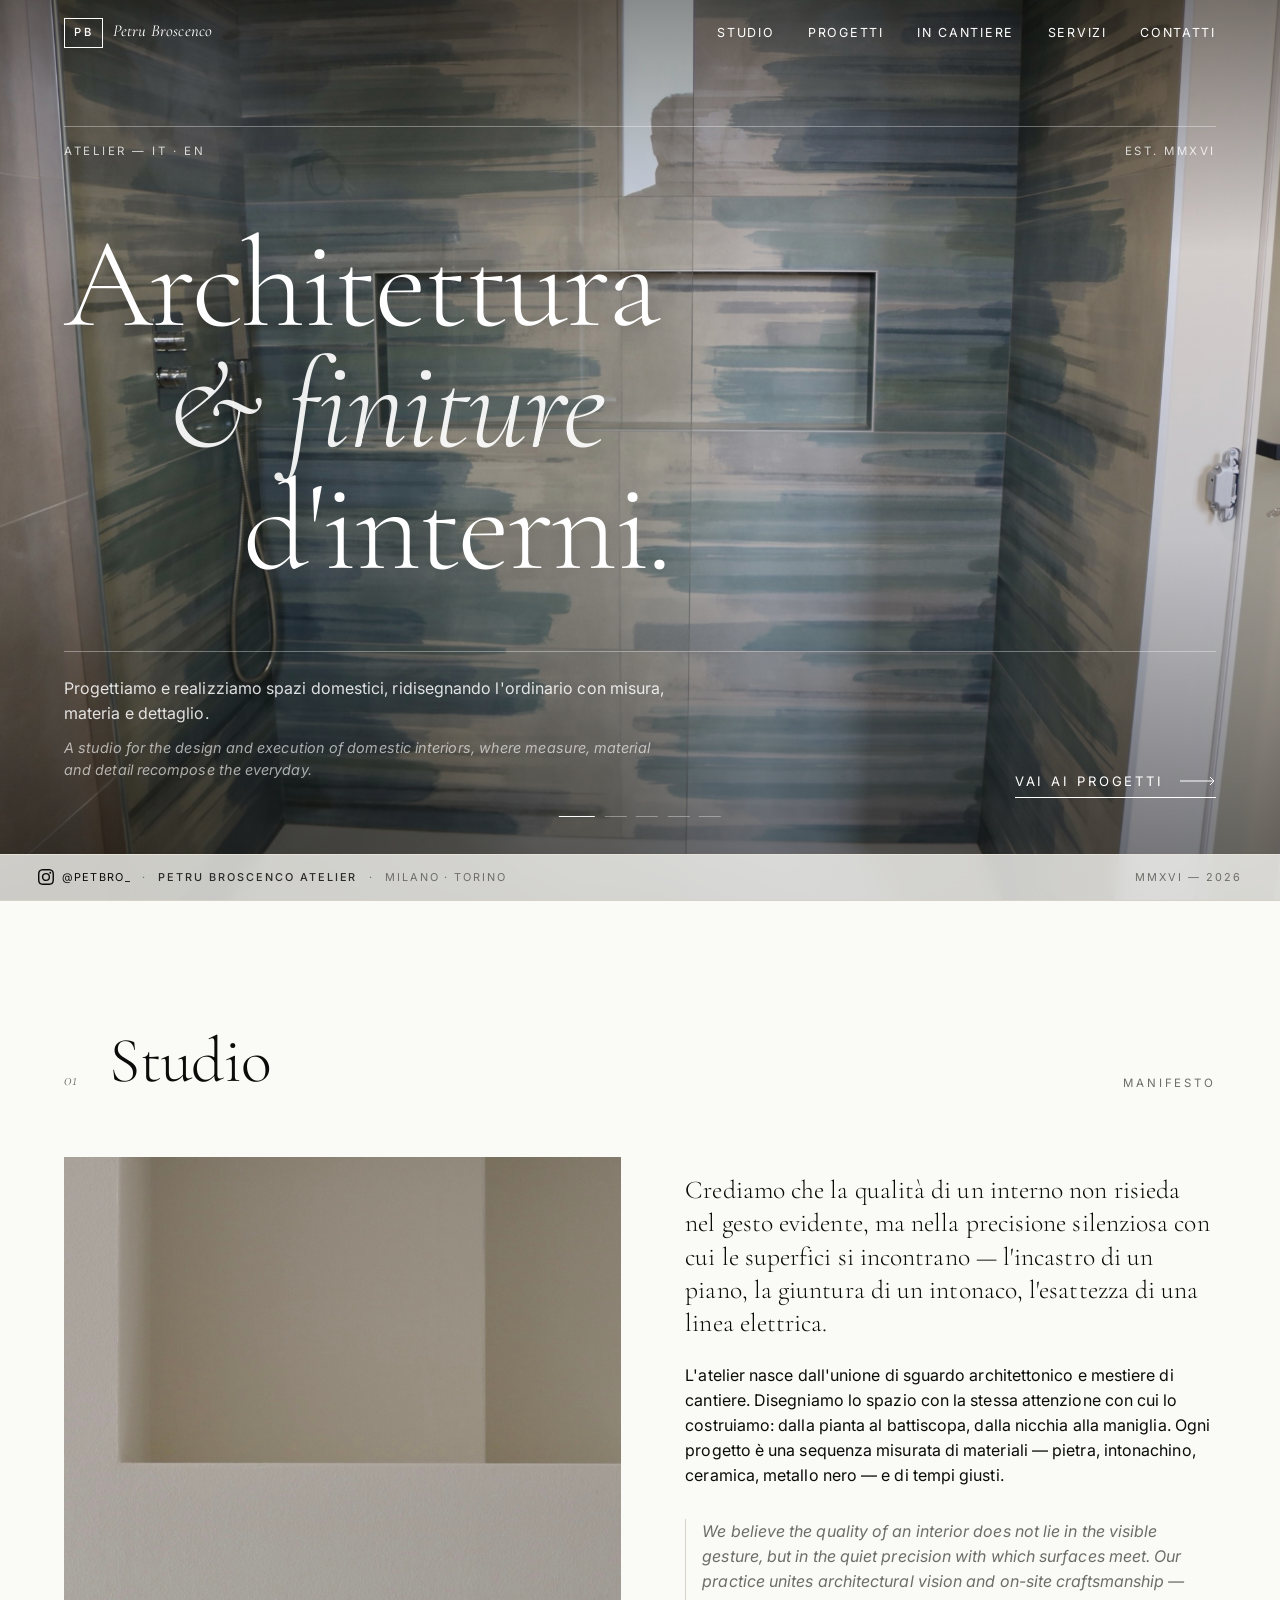
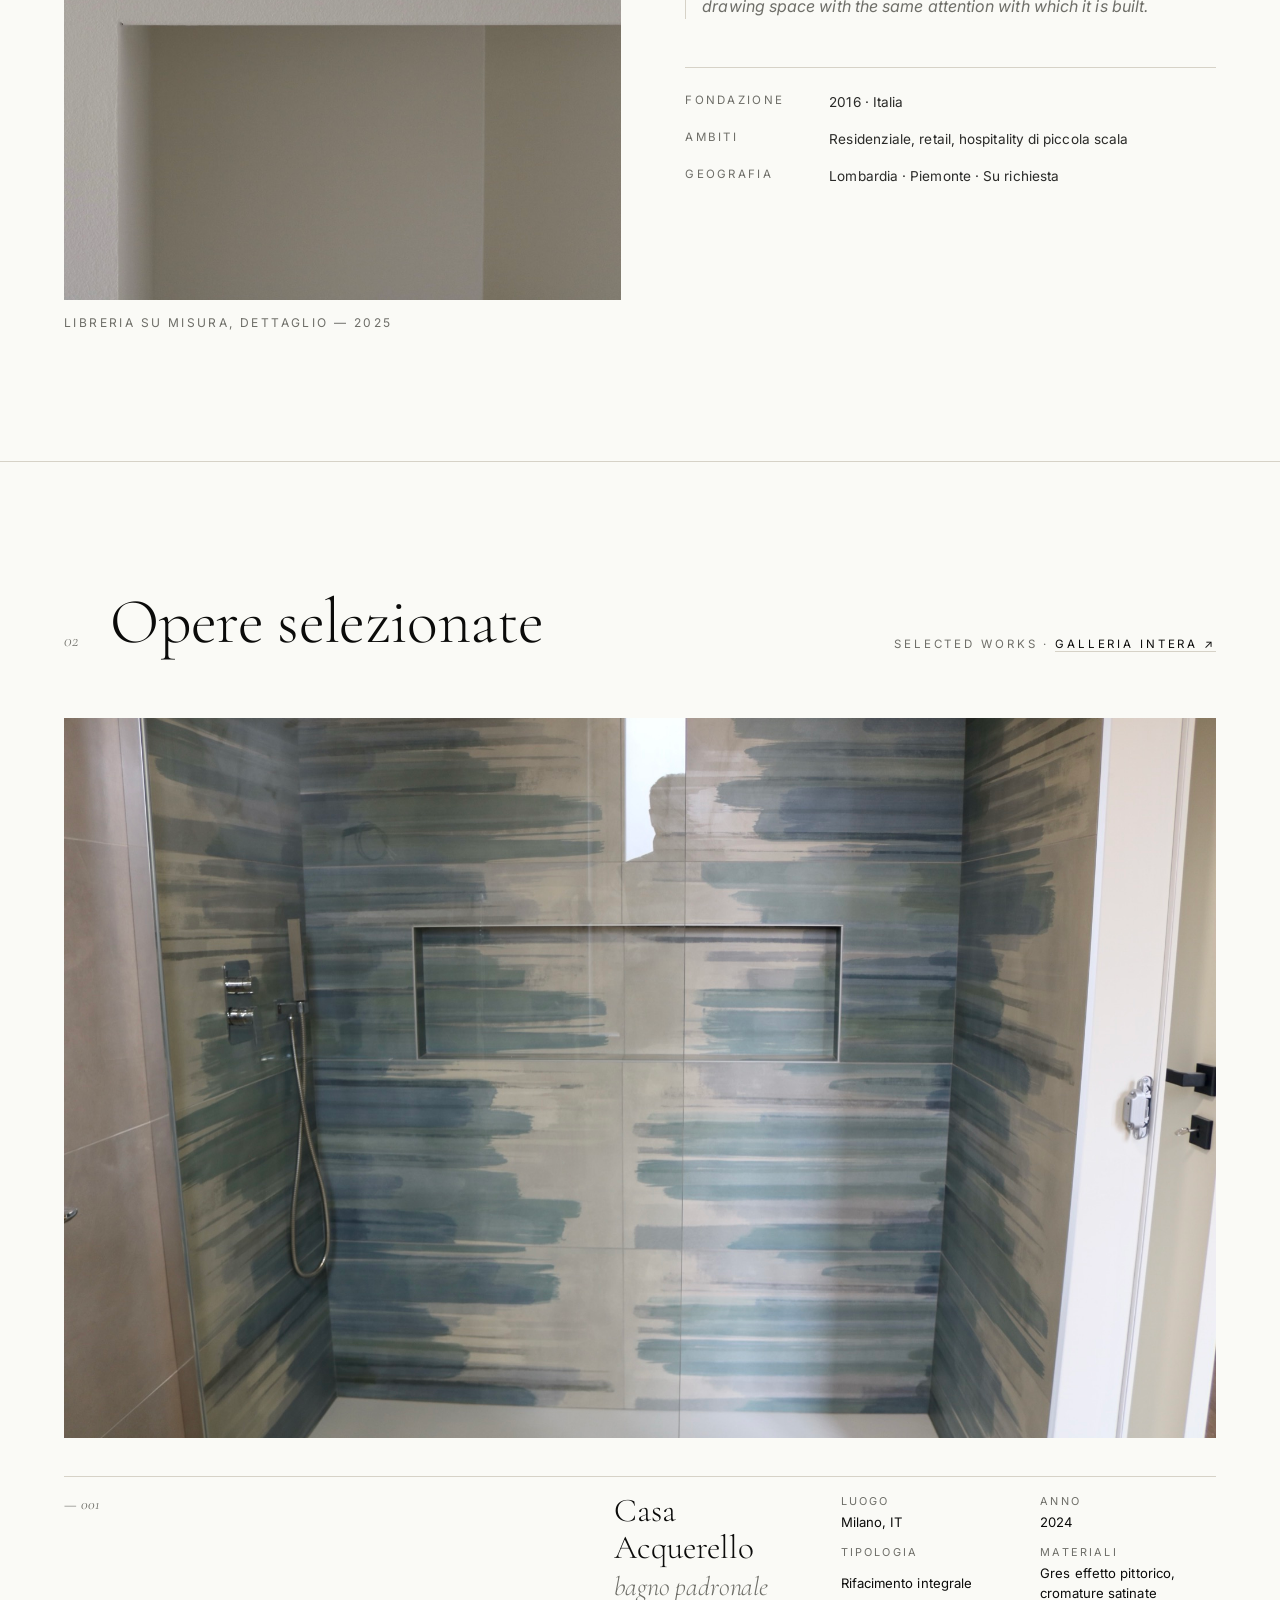
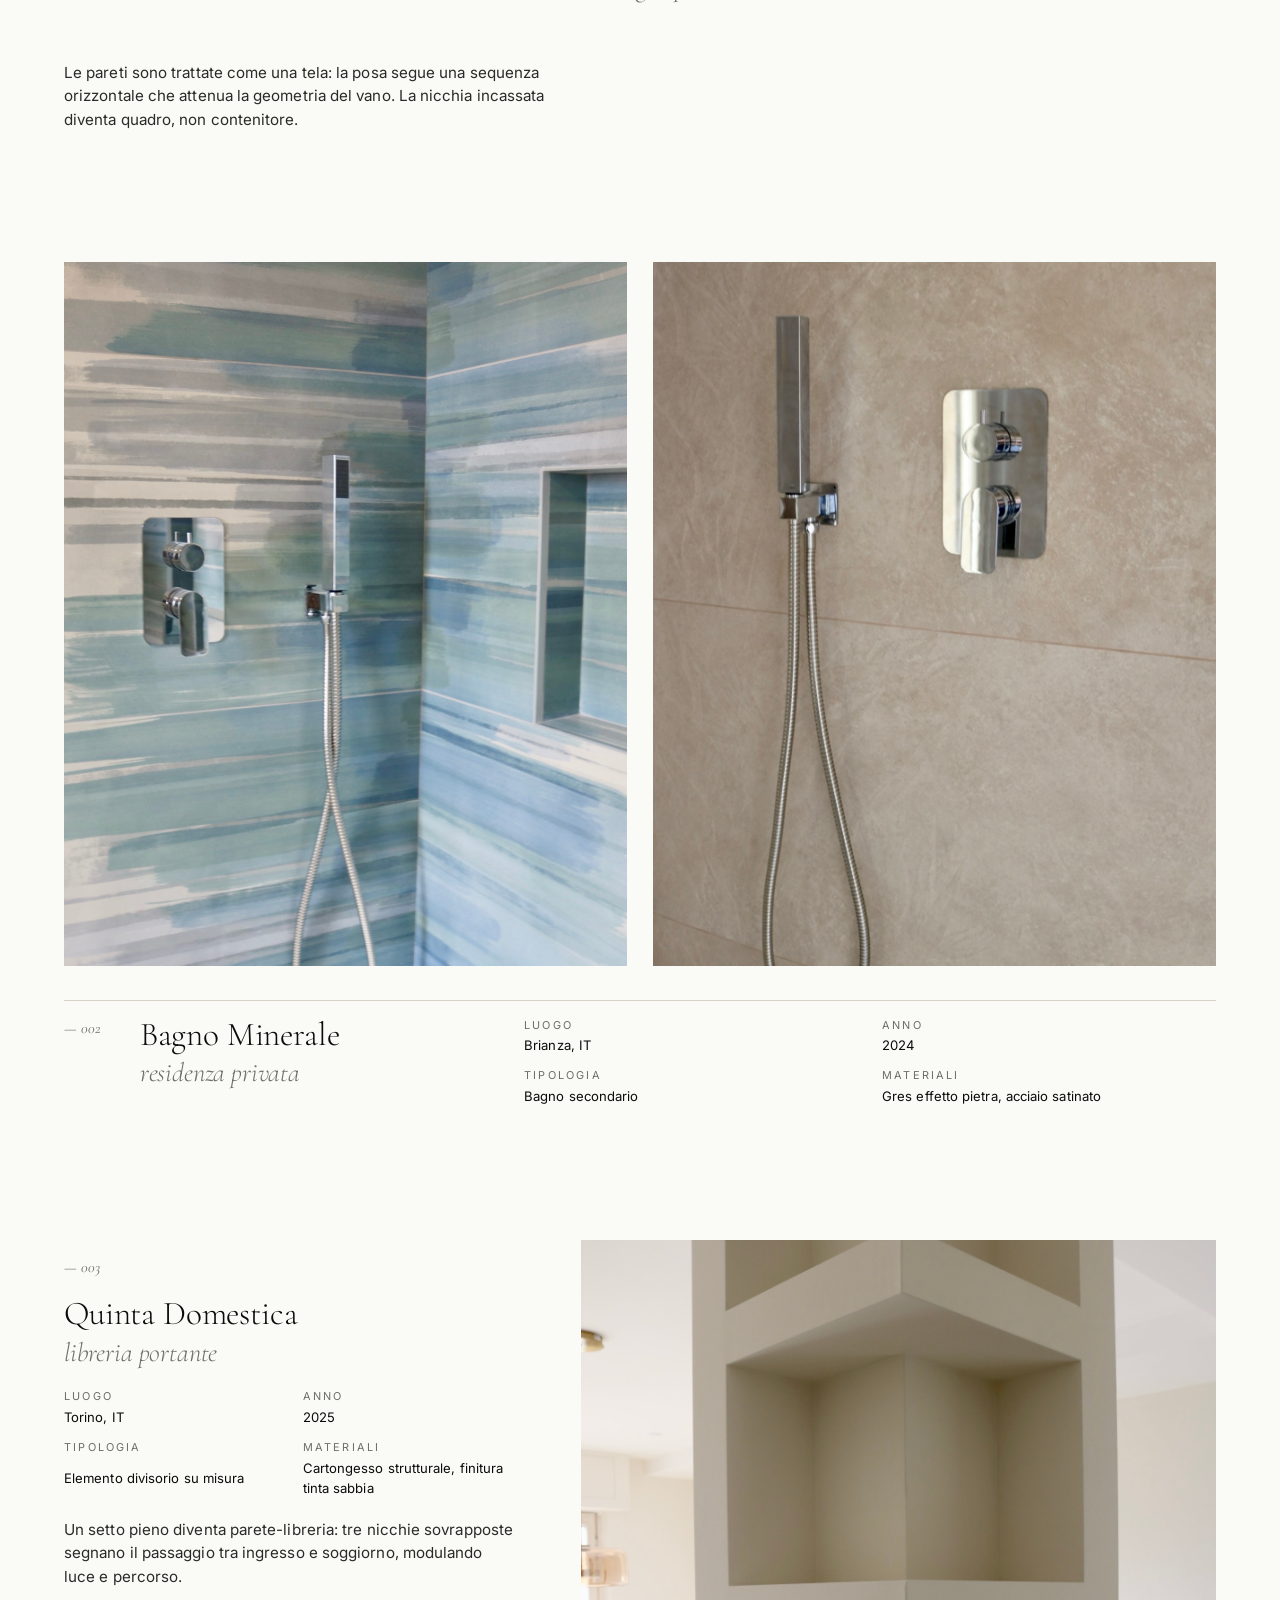
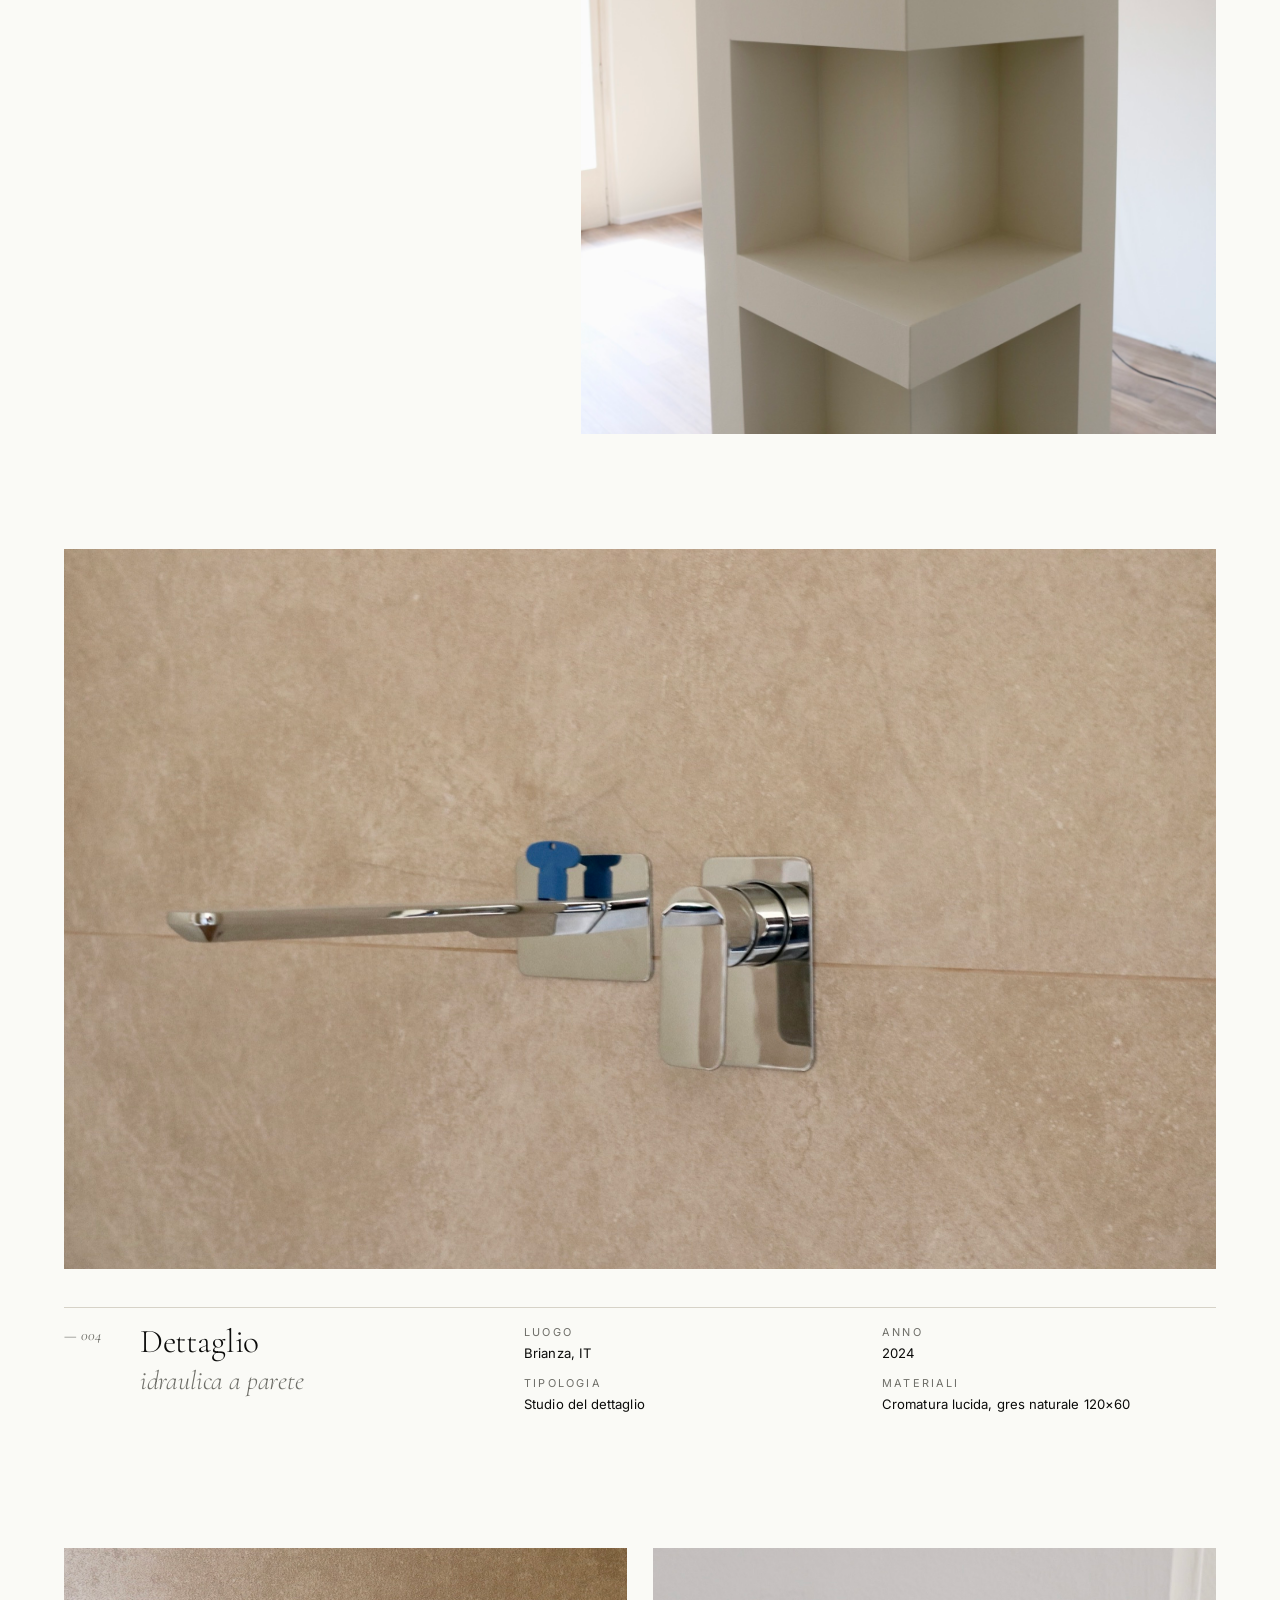
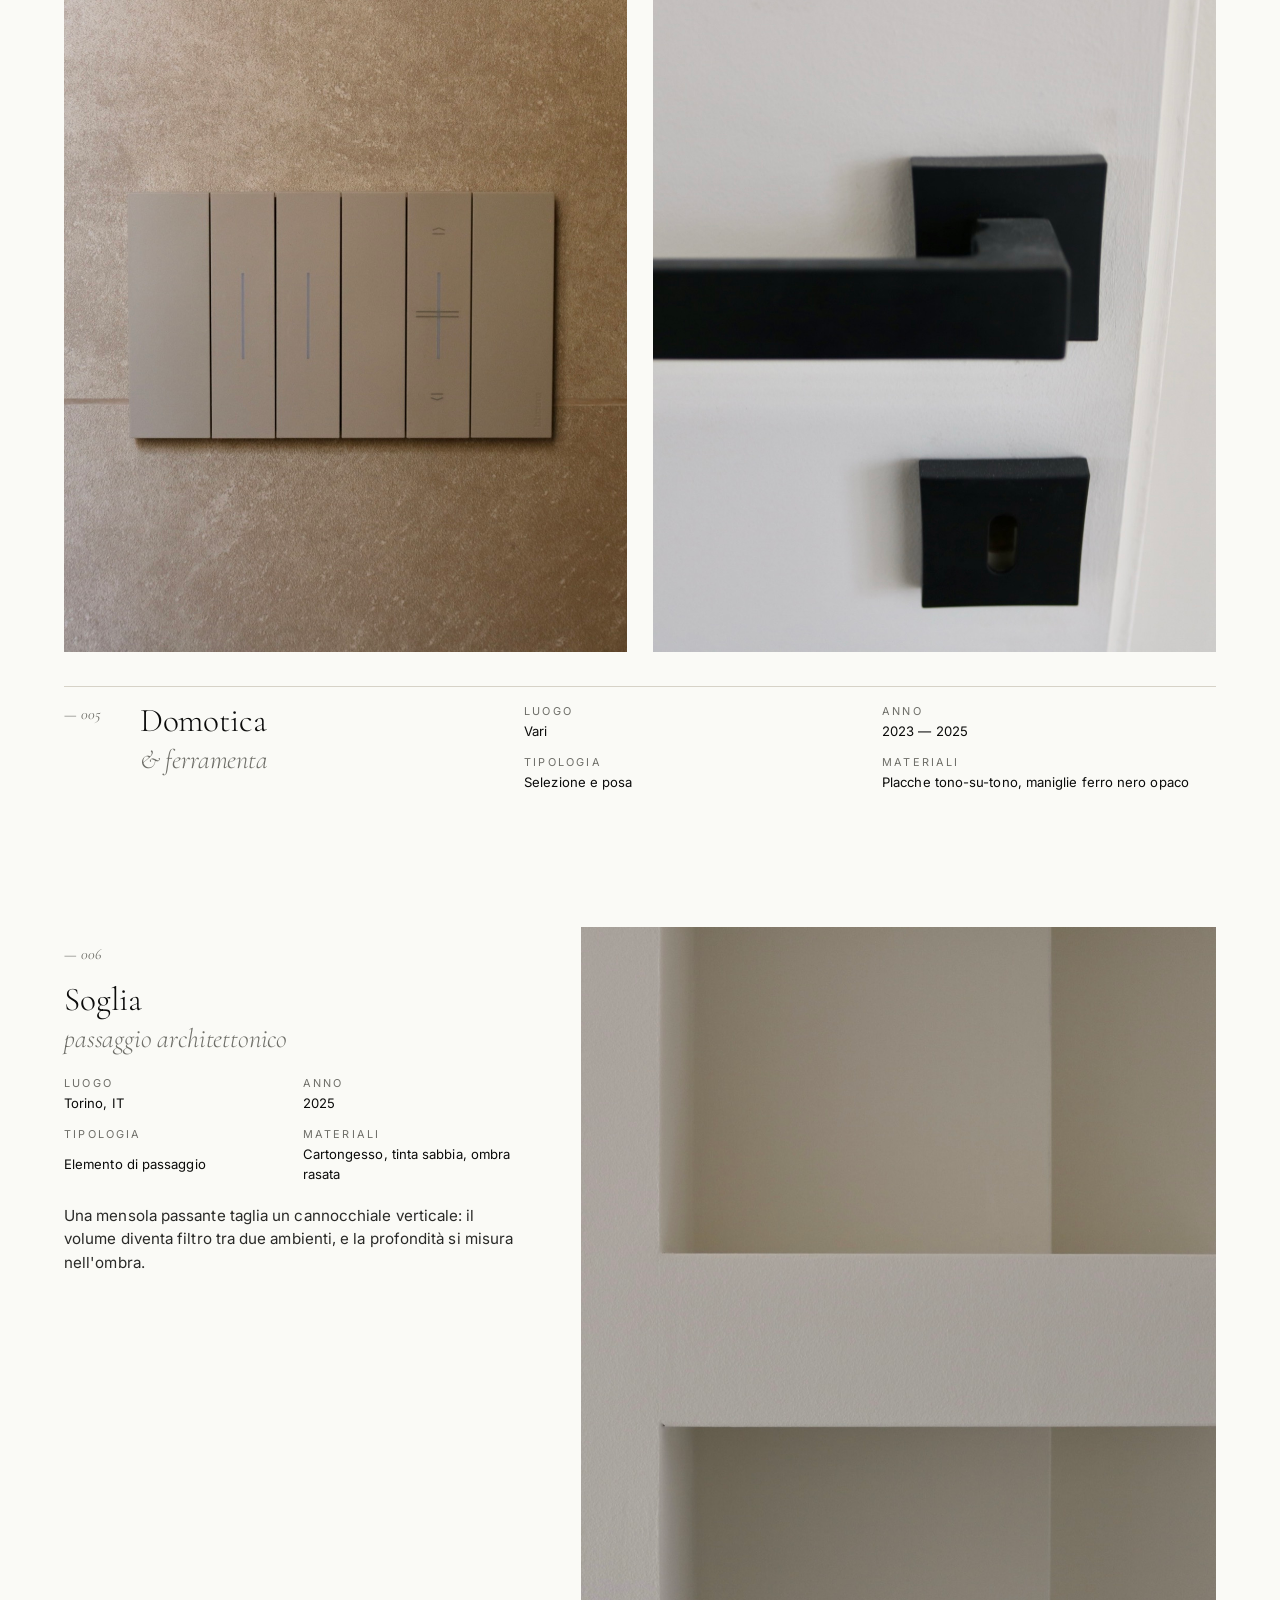
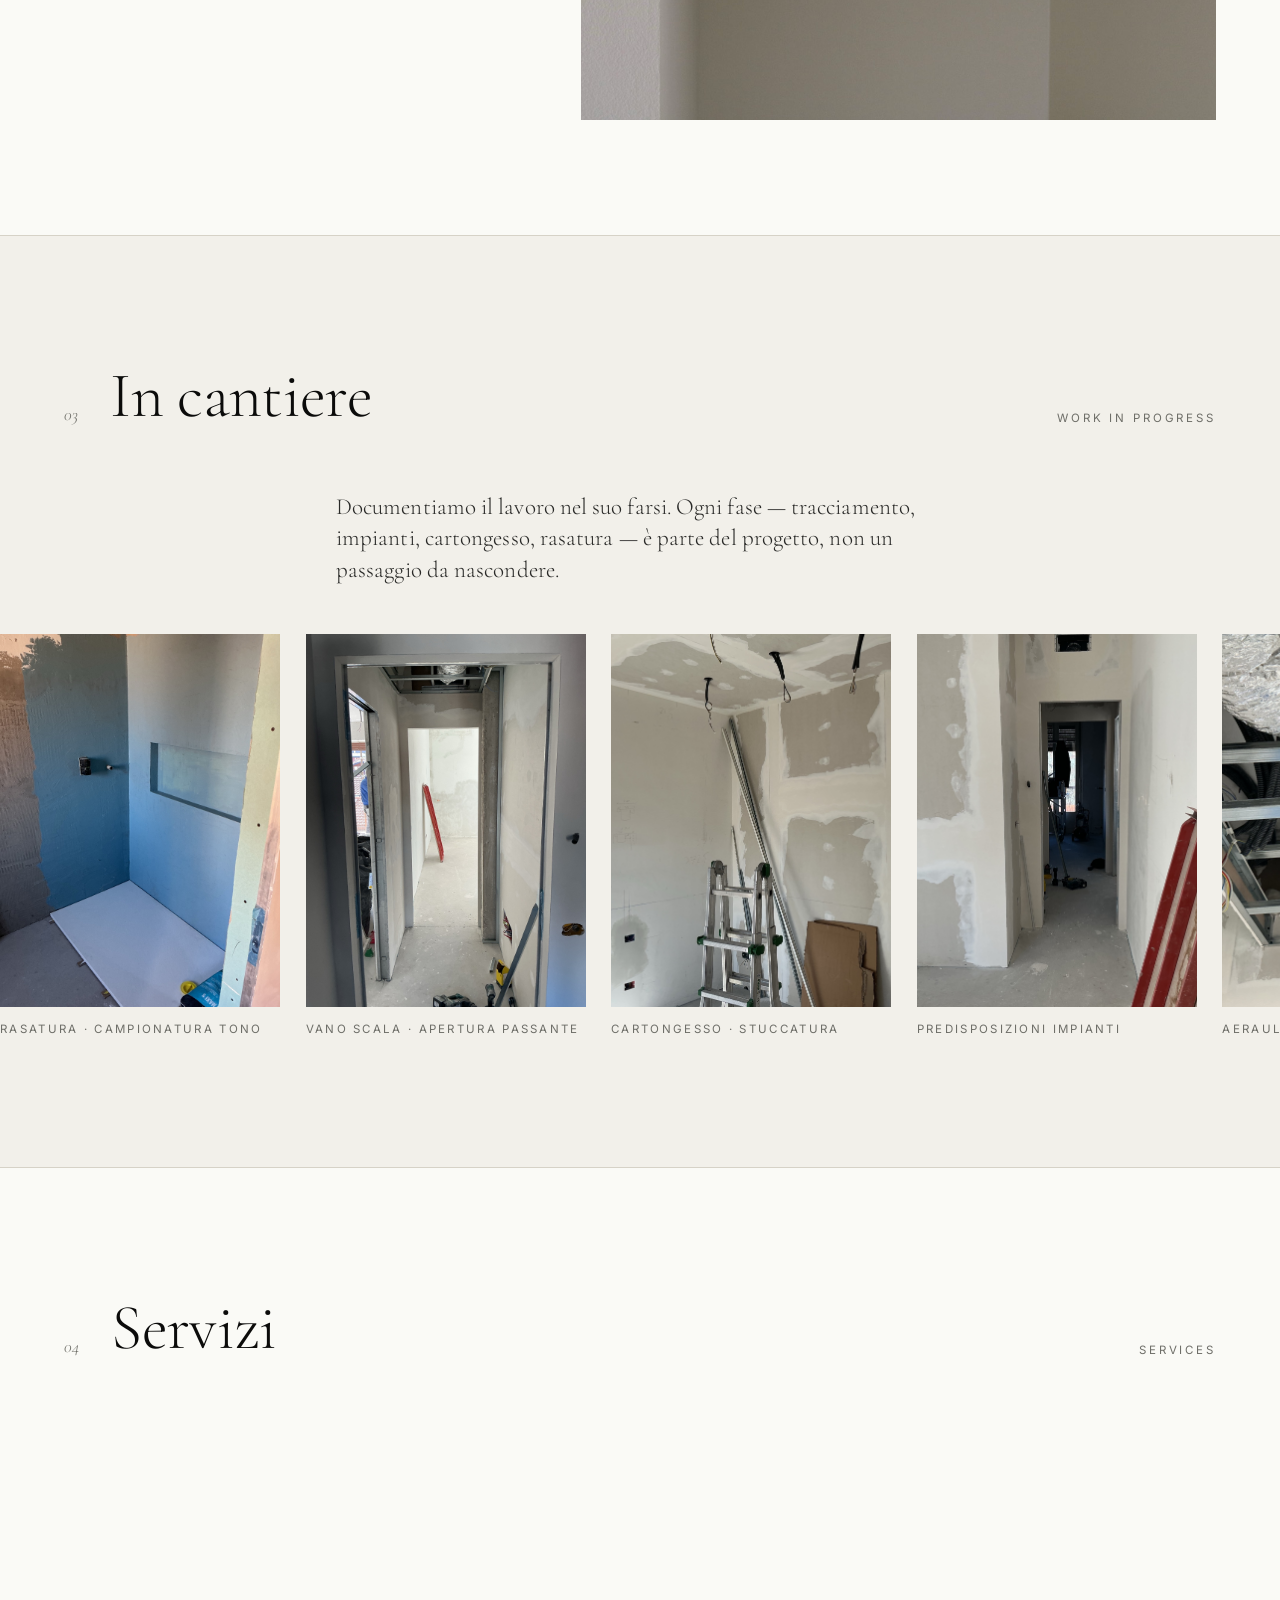
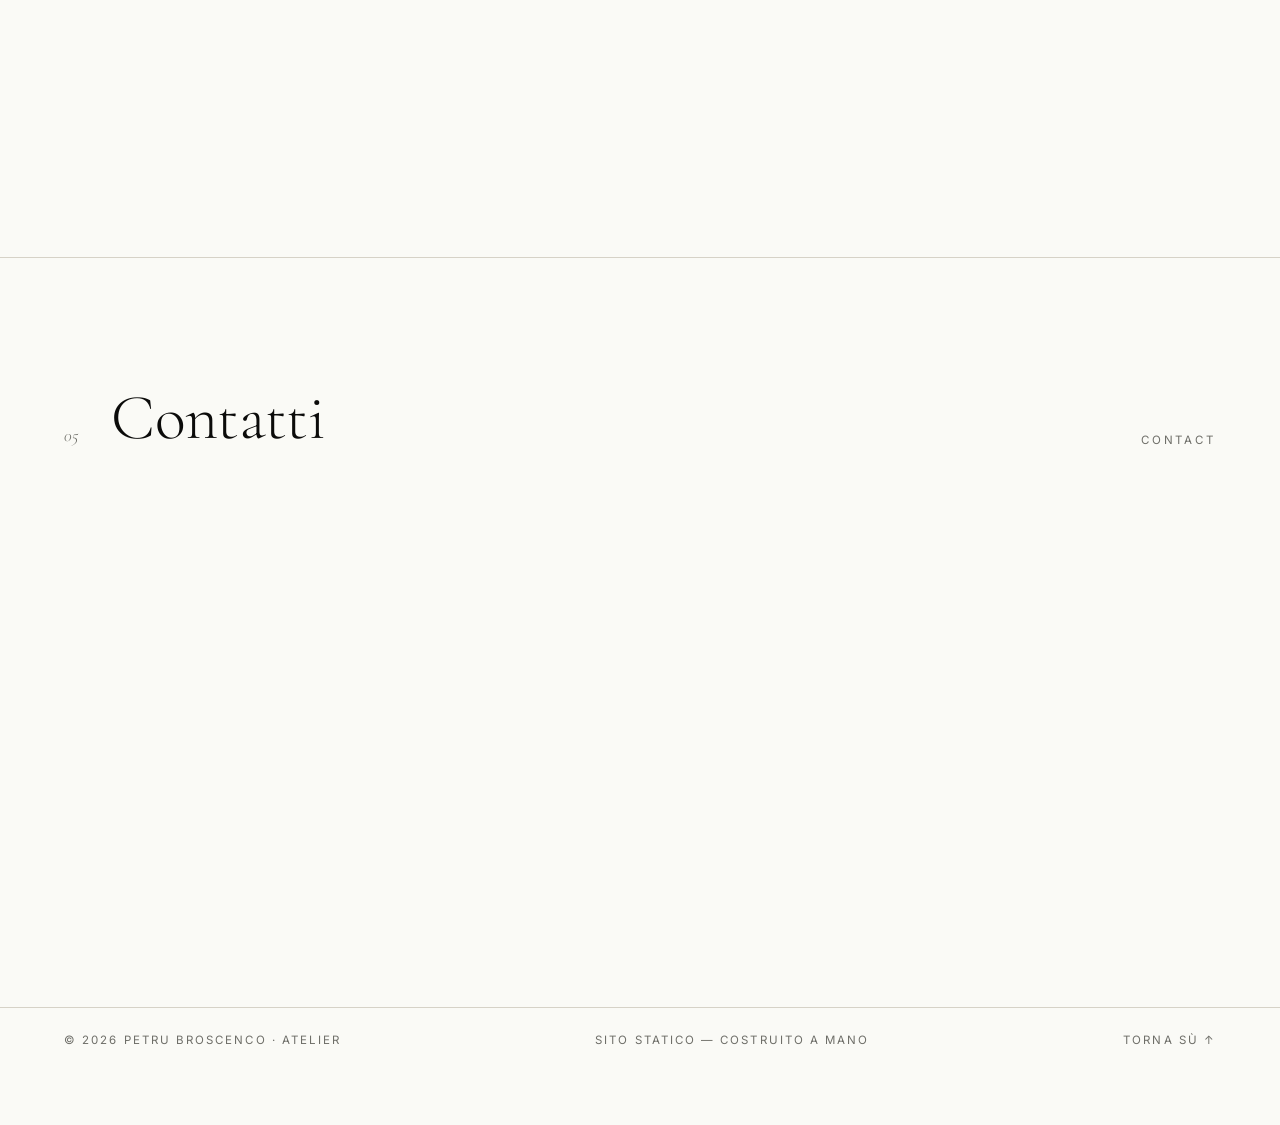
==== commit 00b4fbc1: "Add immersive Progetti page, hero slideshow, favicon and OG image Restructure inspired by volpescorr" ====
--- a/index.html
+++ b/index.html
@@ -8,8 +8,20 @@
 <meta name="theme-color" content="#FAFAF6" />
 <meta property="og:title" content="Petru Broscenco — Atelier" />
 <meta property="og:description" content="Architettura e finiture d'interni. Ristrutturazioni integrali, dettaglio sartoriale." />
-<meta property="og:image" content="media/IMG_3935.jpg" />
+<meta property="og:image" content="og-image.jpg" />
+<meta property="og:image:width" content="1200" />
+<meta property="og:image:height" content="630" />
+<meta property="og:image:alt" content="Petru Broscenco — Atelier di architettura e finiture d'interni" />
 <meta property="og:type" content="website" />
+<meta property="og:locale" content="it_IT" />
+<meta name="twitter:card" content="summary_large_image" />
+<meta name="twitter:title" content="Petru Broscenco — Atelier" />
+<meta name="twitter:description" content="Architettura e finiture d'interni." />
+<meta name="twitter:image" content="og-image.jpg" />
+<link rel="icon" type="image/svg+xml" href="favicon.svg" />
+<link rel="icon" type="image/png" sizes="32x32" href="favicon-32.png" />
+<link rel="icon" type="image/png" sizes="16x16" href="favicon-16.png" />
+<link rel="apple-touch-icon" sizes="180x180" href="apple-touch-icon.png" />
 <link rel="preconnect" href="https://fonts.googleapis.com" />
 <link rel="preconnect" href="https://fonts.gstatic.com" crossorigin />
 <link href="https://fonts.googleapis.com/css2?family=Cormorant+Garamond:ital,wght@0,300;0,400;1,300&family=Inter:wght@300;400;500;600&display=swap" rel="stylesheet" />
@@ -17,14 +29,14 @@
 </head>
 <body>
 
-<header class="nav" id="nav">
+<header class="nav nav--over" id="nav">
   <a class="brand" href="#top">
     <span class="brand-mark">PB</span>
     <span class="brand-name">Petru Broscenco</span>
   </a>
   <nav class="nav-links" aria-label="Primario">
     <a href="#studio">Studio</a>
-    <a href="#opere">Opere</a>
+    <a href="progetti.html">Progetti</a>
     <a href="#cantiere">In&nbsp;Cantiere</a>
     <a href="#servizi">Servizi</a>
     <a href="#contatti">Contatti</a>
@@ -36,25 +48,39 @@
 
 <main id="top">
 
-  <section class="hero">
-    <div class="hero-meta">
-      <span class="eyebrow">Atelier — IT · EN</span>
-      <span class="eyebrow">Est. MMXVI</span>
-    </div>
-    <h1 class="hero-title">
-      <span class="serif">Architettura</span>
-      <span class="serif italic">&amp;&nbsp;finiture</span>
-      <span class="serif">d'interni.</span>
-    </h1>
-    <div class="hero-bottom">
-      <p class="hero-lede">
-        Progettiamo e realizziamo spazi domestici, ridisegnando l'ordinario con misura, materia e dettaglio.
-        <span class="en">A studio for the design and execution of domestic interiors, where measure, material and detail recompose the everyday.</span>
-      </p>
-      <a class="hero-cta" href="#opere">
-        <span>Opere selezionate</span>
-        <svg width="36" height="10" viewBox="0 0 36 10" aria-hidden="true"><path d="M0 5 H34 M30 1 L34 5 L30 9" fill="none" stroke="currentColor" stroke-width="1"/></svg>
-      </a>
+  <section class="hero hero--slideshow" aria-label="Galleria di apertura">
+    <div class="hero-slides" id="heroSlides">
+      <figure class="hero-slide is-active"><img src="media/IMG_3935.jpg" alt="Bagno padronale Casa Acquerello" /></figure>
+      <figure class="hero-slide"><img src="media/IMG_3966.jpg" alt="Libreria Quinta Domestica" loading="lazy" /></figure>
+      <figure class="hero-slide"><img src="media/IMG_3954.jpg" alt="Bagno Minerale" loading="lazy" /></figure>
+      <figure class="hero-slide"><img src="media/IMG_3964.jpg" alt="Soglia, passaggio architettonico" loading="lazy" /></figure>
+      <figure class="hero-slide"><img src="media/IMG_3960.jpg" alt="Dettaglio idraulico a parete" loading="lazy" /></figure>
+    </div>
+
+    <div class="hero-overlay">
+      <div class="hero-meta">
+        <span class="eyebrow">Atelier — IT · EN</span>
+        <span class="eyebrow">Est. MMXVI</span>
+      </div>
+      <h1 class="hero-title">
+        <span class="serif">Architettura</span>
+        <span class="serif italic">&amp;&nbsp;finiture</span>
+        <span class="serif">d'interni.</span>
+      </h1>
+      <div class="hero-bottom">
+        <p class="hero-lede">
+          Progettiamo e realizziamo spazi domestici, ridisegnando l'ordinario con misura, materia e dettaglio.
+          <span class="en">A studio for the design and execution of domestic interiors, where measure, material and detail recompose the everyday.</span>
+        </p>
+        <a class="hero-cta" href="progetti.html">
+          <span>Vai ai progetti</span>
+          <svg width="36" height="10" viewBox="0 0 36 10" aria-hidden="true"><path d="M0 5 H34 M30 1 L34 5 L30 9" fill="none" stroke="currentColor" stroke-width="1"/></svg>
+        </a>
+      </div>
+    </div>
+
+    <div class="hero-progress" aria-hidden="true">
+      <span></span><span></span><span></span><span></span><span></span>
     </div>
   </section>
 
@@ -102,7 +128,7 @@
     <div class="section-head">
       <span class="section-num">02</span>
       <h2 class="section-title">Opere selezionate</h2>
-      <span class="section-en">Selected Works</span>
+      <span class="section-en">Selected Works · <a class="section-link" href="progetti.html">Galleria intera ↗</a></span>
     </div>
 
     <article class="work work--full">
@@ -322,7 +348,7 @@
       <div class="contatti-block">
         <span class="label">Diario</span>
         <p>
-          <a href="#" rel="me">Instagram</a> · <a href="#" rel="me">LinkedIn</a>
+          <a href="https://www.instagram.com/petbro_/" target="_blank" rel="noopener me">Instagram @petbro_</a>
         </p>
       </div>
     </div>
@@ -347,6 +373,24 @@
   </div>
 </footer>
 
+<div class="bottom-bar" id="bottomBar">
+  <div class="bottom-bar-left">
+    <a class="bottom-bar-ig" href="https://www.instagram.com/petbro_/" target="_blank" rel="noopener" aria-label="Instagram @petbro_">
+      <svg xmlns="http://www.w3.org/2000/svg" width="16" height="16" fill="currentColor" viewBox="0 0 16 16" aria-hidden="true">
+        <path d="M8 0C5.829 0 5.556.01 4.703.048 3.85.088 3.269.222 2.76.42a3.917 3.917 0 0 0-1.417.923A3.927 3.927 0 0 0 .42 2.76C.222 3.268.087 3.85.048 4.7.01 5.555 0 5.827 0 8.001c0 2.172.01 2.444.048 3.297.04.852.174 1.433.372 1.942.205.526.478.972.923 1.417.444.445.89.719 1.416.923.51.198 1.09.333 1.942.372C5.555 15.99 5.827 16 8 16s2.444-.01 3.298-.048c.851-.04 1.434-.174 1.943-.372a3.916 3.916 0 0 0 1.416-.923c.445-.445.718-.891.923-1.417.197-.509.332-1.09.372-1.942C15.99 10.445 16 10.173 16 8s-.01-2.445-.048-3.299c-.04-.851-.175-1.433-.372-1.941a3.926 3.926 0 0 0-.923-1.417A3.911 3.911 0 0 0 13.24.42c-.51-.198-1.092-.333-1.943-.372C10.443.01 10.172 0 7.998 0h.003zm-.717 1.442h.718c2.136 0 2.389.007 3.232.046.78.035 1.204.166 1.486.275.373.145.64.319.92.599.28.28.453.546.598.92.11.281.24.705.275 1.485.039.843.047 1.096.047 3.231s-.008 2.389-.047 3.232c-.035.78-.166 1.203-.275 1.485a2.47 2.47 0 0 1-.599.919c-.28.28-.546.453-.92.598-.28.11-.704.24-1.485.276-.843.038-1.096.047-3.232.047s-2.39-.009-3.233-.047c-.78-.036-1.203-.166-1.485-.276a2.478 2.478 0 0 1-.92-.598 2.48 2.48 0 0 1-.6-.92c-.109-.281-.24-.705-.275-1.485-.038-.843-.046-1.096-.046-3.233 0-2.136.008-2.388.046-3.231.036-.78.166-1.204.276-1.486.145-.373.319-.64.599-.92.28-.28.546-.453.92-.598.282-.11.705-.24 1.485-.276.738-.034 1.024-.044 2.515-.045v.002zm4.988 1.328a.96.96 0 1 0 0 1.92.96.96 0 0 0 0-1.92zm-4.27 1.122a4.109 4.109 0 1 0 0 8.217 4.109 4.109 0 0 0 0-8.217zm0 1.441a2.667 2.667 0 1 1 0 5.334 2.667 2.667 0 0 1 0-5.334"/>
+      </svg>
+      <span>@petbro_</span>
+    </a>
+    <span class="bottom-bar-sep" aria-hidden="true">·</span>
+    <span class="bottom-bar-name">Petru Broscenco Atelier</span>
+    <span class="bottom-bar-sep" aria-hidden="true">·</span>
+    <span class="bottom-bar-city">Milano · Torino</span>
+  </div>
+  <div class="bottom-bar-right">
+    <span>MMXVI — <span id="yrBar">2026</span></span>
+  </div>
+</div>
+
 <script src="script.js" defer></script>
 </body>
 </html>
--- a/styles.css
+++ b/styles.css
@@ -131,13 +131,52 @@
 .nav-toggle[aria-expanded="true"] span:nth-child(2) { opacity: 0; }
 .nav-toggle[aria-expanded="true"] span:nth-child(3) { top: 13px; transform: rotate(-45deg); }
 
-/* ---------- HERO ---------- */
+/* ---------- HERO (fullscreen slideshow) ---------- */
 .hero {
-  padding: clamp(8rem, 18vh, 14rem) var(--pad-x) clamp(3rem, 8vw, 6rem);
+  position: relative;
+  height: 100vh;
+  min-height: 600px;
+  overflow: hidden;
+  color: #fff;
+  background: #0B0B0A;
+}
+.hero-slides {
+  position: absolute;
+  inset: 0;
+  z-index: 0;
+}
+.hero-slide {
+  position: absolute;
+  inset: 0;
+  margin: 0;
+  opacity: 0;
+  transition: opacity 1.6s var(--ease);
+  pointer-events: none;
+}
+.hero-slide.is-active { opacity: 1; }
+.hero-slide img {
+  width: 100%;
+  height: 100%;
+  object-fit: cover;
+  object-position: center;
+}
+.hero-slide::after {
+  /* Scrim for legibility of overlaid text */
+  content: "";
+  position: absolute;
+  inset: 0;
+  background:
+    linear-gradient(180deg, rgba(0,0,0,.45) 0%, rgba(0,0,0,.08) 28%, rgba(0,0,0,.18) 60%, rgba(0,0,0,.55) 100%);
+  pointer-events: none;
+}
+
+.hero-overlay {
+  position: relative;
+  z-index: 2;
+  height: 100%;
   max-width: var(--col-max);
   margin: 0 auto;
-  position: relative;
-  min-height: 92vh;
+  padding: clamp(7rem, 14vh, 11rem) var(--pad-x) clamp(5rem, 8vw, 7rem);
   display: flex;
   flex-direction: column;
   justify-content: space-between;
@@ -146,62 +185,119 @@
 .hero-meta {
   display: flex;
   justify-content: space-between;
-  border-top: 1px solid var(--line);
+  border-top: 1px solid rgba(255,255,255,.35);
   padding-top: 1rem;
-  margin-bottom: clamp(3rem, 8vw, 7rem);
+  color: rgba(255,255,255,.78);
 }
 .eyebrow {
   font-size: .72rem;
   text-transform: uppercase;
   letter-spacing: .22em;
-  color: var(--mute);
+  color: inherit;
 }
 
 .hero-title {
   font-family: var(--serif);
   font-weight: 300;
-  font-size: clamp(3rem, 11vw, 11rem);
+  font-size: clamp(2.6rem, 10vw, 10rem);
   line-height: .95;
   letter-spacing: -0.02em;
   margin: 0;
   display: flex;
   flex-direction: column;
-}
-.hero-title .italic { font-style: italic; padding-left: clamp(2rem, 8vw, 8rem); color: var(--ink-soft); }
+  color: #fff;
+  text-shadow: 0 2px 24px rgba(0,0,0,.25);
+}
+.hero-title .italic { font-style: italic; padding-left: clamp(2rem, 8vw, 8rem); color: rgba(255,255,255,.92); }
 .hero-title .serif:last-child { padding-left: clamp(4rem, 14vw, 14rem); }
 
 .hero-bottom {
-  margin-top: clamp(3rem, 7vw, 6rem);
   display: grid;
   grid-template-columns: 1fr auto;
   gap: 2rem clamp(2rem, 6vw, 6rem);
   align-items: end;
-  border-top: 1px solid var(--line);
+  border-top: 1px solid rgba(255,255,255,.35);
   padding-top: 1.5rem;
 }
 .hero-lede {
   max-width: 38rem;
-  font-size: clamp(1rem, 1.15vw, 1.15rem);
+  font-size: clamp(1rem, 1.1vw, 1.1rem);
   line-height: 1.55;
-  color: var(--ink-soft);
+  color: rgba(255,255,255,.85);
 }
 .hero-lede .en {
   display: block;
-  margin-top: .8rem;
-  color: var(--mute);
+  margin-top: .7rem;
+  color: rgba(255,255,255,.62);
   font-style: italic;
-  font-size: .95em;
+  font-size: .9em;
 }
 .hero-cta {
   display: inline-flex; align-items: center; gap: 1rem;
   font-size: .82rem;
   letter-spacing: .22em;
   text-transform: uppercase;
-  border-bottom: 1px solid var(--ink);
+  color: #fff;
+  border-bottom: 1px solid #fff;
   padding-bottom: .35rem;
   transition: gap .3s var(--ease);
 }
-.hero-cta:hover { gap: 1.5rem; }
+.hero-cta:hover { gap: 1.5rem; color: #fff; }
+
+.hero-progress {
+  position: absolute;
+  z-index: 2;
+  bottom: clamp(4.2rem, 6.5vw, 5.5rem);
+  left: 50%;
+  transform: translateX(-50%);
+  display: flex;
+  gap: .6rem;
+  pointer-events: none;
+}
+.hero-progress span {
+  width: 22px;
+  height: 1px;
+  background: rgba(255,255,255,.35);
+  transition: background .35s var(--ease), width .35s var(--ease);
+}
+.hero-progress span.is-active {
+  background: #fff;
+  width: 36px;
+}
+
+/* ---------- NAV variants over dark hero / dark page ---------- */
+.nav--over {
+  background: transparent;
+  backdrop-filter: none;
+  -webkit-backdrop-filter: none;
+}
+.nav--over .brand,
+.nav--over .nav-links a {
+  color: #fff;
+}
+.nav--over .brand-mark { border-color: #fff; color: #fff; }
+.nav--over .nav-toggle span { background: #fff; }
+
+.nav--over.is-scrolled {
+  background: color-mix(in oklab, var(--bg) 88%, transparent);
+  backdrop-filter: saturate(1.2) blur(10px);
+  -webkit-backdrop-filter: saturate(1.2) blur(10px);
+  border-bottom-color: var(--line-soft);
+}
+.nav--over.is-scrolled .brand,
+.nav--over.is-scrolled .nav-links a { color: var(--ink-soft); }
+.nav--over.is-scrolled .brand-mark { border-color: var(--ink); color: var(--ink); }
+.nav--over.is-scrolled .nav-toggle span { background: var(--ink); }
+
+.nav-links a.is-current { color: var(--accent); }
+.nav--over .nav-links a.is-current { color: #fff; border-bottom: 1px solid #fff; }
+
+/* Permanently dark nav (gallery page) */
+.nav--dark { background: transparent; backdrop-filter: none; -webkit-backdrop-filter: none; }
+.nav--dark.is-scrolled { background: rgba(11,11,10,.55); backdrop-filter: blur(10px); -webkit-backdrop-filter: blur(10px); border-bottom-color: rgba(255,255,255,.08); }
+.nav--dark .brand, .nav--dark .nav-links a { color: #fff; }
+.nav--dark .brand-mark { border-color: #fff; color: #fff; }
+.nav--dark .nav-toggle span { background: #fff; }
 
 /* ---------- SECTION HEAD ---------- */
 .section-head {
@@ -636,3 +732,231 @@
   .work-facts { grid-template-columns: 1fr; }
   .foot-row { font-size: .68rem; }
 }
+
+/* ---------- SECTION LINK (used inside .section-en) ---------- */
+.section-link {
+  color: var(--ink);
+  border-bottom: 1px solid var(--line);
+  transition: border-color .25s var(--ease);
+}
+.section-link:hover { border-bottom-color: var(--ink); }
+
+/* ---------- BOTTOM BAR ---------- */
+.bottom-bar {
+  position: fixed;
+  left: 0; right: 0;
+  bottom: 0;
+  z-index: 60;
+  padding: .7rem clamp(1rem, 3.5vw, 2.4rem);
+  display: flex;
+  align-items: center;
+  justify-content: space-between;
+  gap: 1rem;
+  font-size: .68rem;
+  letter-spacing: .18em;
+  text-transform: uppercase;
+  color: var(--ink-soft);
+  background: color-mix(in oklab, var(--bg) 78%, transparent);
+  backdrop-filter: saturate(1.2) blur(10px);
+  -webkit-backdrop-filter: saturate(1.2) blur(10px);
+  border-top: 1px solid var(--line-soft);
+  pointer-events: auto;
+}
+.bottom-bar-left {
+  display: flex; align-items: center; gap: .7rem;
+  flex-wrap: wrap;
+}
+.bottom-bar-right { white-space: nowrap; color: var(--mute); }
+.bottom-bar-ig {
+  display: inline-flex; align-items: center; gap: .45rem;
+  color: var(--ink);
+  letter-spacing: .12em;
+  border-bottom: 1px solid transparent;
+  padding: .15rem 0;
+  transition: border-color .25s var(--ease), color .25s var(--ease);
+}
+.bottom-bar-ig:hover { border-bottom-color: currentColor; }
+.bottom-bar-ig svg { display: block; }
+.bottom-bar-sep { color: var(--mute); }
+.bottom-bar-name { font-weight: 500; color: var(--ink-soft); }
+.bottom-bar-city { color: var(--mute); }
+
+.bottom-bar--dark {
+  background: rgba(11,11,10,.55);
+  border-top-color: rgba(255,255,255,.08);
+  color: rgba(255,255,255,.78);
+}
+.bottom-bar--dark .bottom-bar-ig,
+.bottom-bar--dark .bottom-bar-name { color: #fff; }
+.bottom-bar--dark .bottom-bar-sep,
+.bottom-bar--dark .bottom-bar-city,
+.bottom-bar--dark .bottom-bar-right { color: rgba(255,255,255,.55); }
+
+/* Make room for the bar so footer last line isn't covered */
+body { padding-bottom: 3.2rem; }
+body.page-dark { padding-bottom: 0; background: #0B0B0A; }
+
+/* ---------- GALLERY PAGE ---------- */
+.page-dark { background: #0B0B0A; color: #fff; }
+
+.gallery {
+  position: relative;
+  height: 100vh;
+  min-height: 600px;
+  overflow: hidden;
+  background: #0B0B0A;
+  outline: none;
+}
+
+.gallery-stage { position: absolute; inset: 0; z-index: 0; }
+
+.gslide {
+  position: absolute; inset: 0; margin: 0;
+  opacity: 0;
+  transition: opacity 1s var(--ease);
+  pointer-events: none;
+}
+.gslide.is-active { opacity: 1; pointer-events: auto; }
+.gslide img {
+  width: 100%; height: 100%;
+  object-fit: cover;
+  object-position: center;
+}
+.gslide::after {
+  content: "";
+  position: absolute; inset: 0;
+  background:
+    linear-gradient(180deg, rgba(0,0,0,.45) 0%, rgba(0,0,0,.0) 22%, rgba(0,0,0,.0) 55%, rgba(0,0,0,.78) 100%);
+  pointer-events: none;
+}
+
+.gallery-overlay {
+  position: relative;
+  z-index: 2;
+  height: 100%;
+  padding: clamp(7rem, 13vh, 10rem) clamp(1.25rem, 5vw, 5rem) clamp(5.5rem, 8vw, 7rem);
+  display: flex;
+  flex-direction: column;
+  justify-content: space-between;
+  color: #fff;
+  pointer-events: none;
+}
+.gallery-overlay > * { pointer-events: auto; }
+
+.gallery-caption {
+  max-width: 36rem;
+}
+.gcap-index {
+  display: inline-block;
+  font-family: var(--serif);
+  font-style: italic;
+  font-size: 1rem;
+  color: rgba(255,255,255,.7);
+  margin-bottom: 1rem;
+}
+.gcap-title {
+  font-family: var(--serif);
+  font-weight: 300;
+  font-size: clamp(2rem, 5vw, 4rem);
+  line-height: 1;
+  letter-spacing: -0.01em;
+  margin: 0 0 .35em;
+  text-shadow: 0 2px 16px rgba(0,0,0,.3);
+}
+.gcap-sub {
+  font-family: var(--serif);
+  font-style: italic;
+  font-size: clamp(1.05rem, 1.5vw, 1.4rem);
+  color: rgba(255,255,255,.78);
+  margin: 0 0 1.4rem;
+}
+.gcap-facts {
+  display: grid;
+  grid-template-columns: auto auto;
+  gap: .35rem 2rem;
+  margin: 0;
+  font-size: .8rem;
+}
+.gcap-facts > div { display: grid; gap: .15rem; }
+.gcap-facts dt {
+  text-transform: uppercase;
+  letter-spacing: .22em;
+  color: rgba(255,255,255,.55);
+  font-size: .68rem;
+}
+.gcap-facts dd { margin: 0; color: rgba(255,255,255,.92); }
+
+.gallery-controls {
+  align-self: flex-end;
+  display: flex;
+  gap: .8rem;
+}
+.gctrl {
+  background: transparent;
+  border: 1px solid rgba(255,255,255,.55);
+  color: #fff;
+  width: 64px;
+  height: 44px;
+  display: inline-flex;
+  align-items: center;
+  justify-content: center;
+  cursor: pointer;
+  transition: background .25s var(--ease), border-color .25s var(--ease), transform .25s var(--ease);
+}
+.gctrl:hover { background: rgba(255,255,255,.12); border-color: #fff; }
+.gctrl:active { transform: translateY(1px); }
+
+.gallery-instagram {
+  position: absolute;
+  top: 50%;
+  right: clamp(1rem, 3vw, 2.4rem);
+  transform: translateY(-50%);
+  z-index: 3;
+  display: flex;
+  flex-direction: column;
+  align-items: flex-end;
+  gap: .6rem;
+  text-align: right;
+  pointer-events: auto;
+}
+.gallery-instagram p {
+  margin: 0;
+  font-family: var(--serif);
+  font-style: italic;
+  font-size: .85rem;
+  color: rgba(255,255,255,.7);
+  max-width: 14rem;
+}
+.gallery-ig-cta {
+  display: inline-flex;
+  align-items: center;
+  gap: .55rem;
+  font-size: .72rem;
+  text-transform: uppercase;
+  letter-spacing: .2em;
+  color: #fff;
+  border: 1px solid rgba(255,255,255,.6);
+  padding: .65rem .9rem;
+  transition: background .25s var(--ease), border-color .25s var(--ease);
+}
+.gallery-ig-cta:hover { background: rgba(255,255,255,.14); border-color: #fff; color: #fff; }
+
+@media (max-width: 900px) {
+  .gallery-overlay { padding-bottom: 6.5rem; }
+  .gallery-instagram {
+    position: static;
+    transform: none;
+    align-items: flex-start;
+    margin-top: 1.5rem;
+  }
+  .gctrl { width: 52px; height: 40px; }
+  .bottom-bar { font-size: .6rem; gap: .5rem; padding: .55rem 1rem; }
+  .bottom-bar-city, .bottom-bar-right { display: none; }
+}
+
+@media (max-width: 520px) {
+  .hero-title { font-size: clamp(2.4rem, 13vw, 4.5rem); }
+  .hero-title .italic { padding-left: 1rem; }
+  .hero-title .serif:last-child { padding-left: 2rem; }
+  .gcap-facts { grid-template-columns: 1fr; }
+}
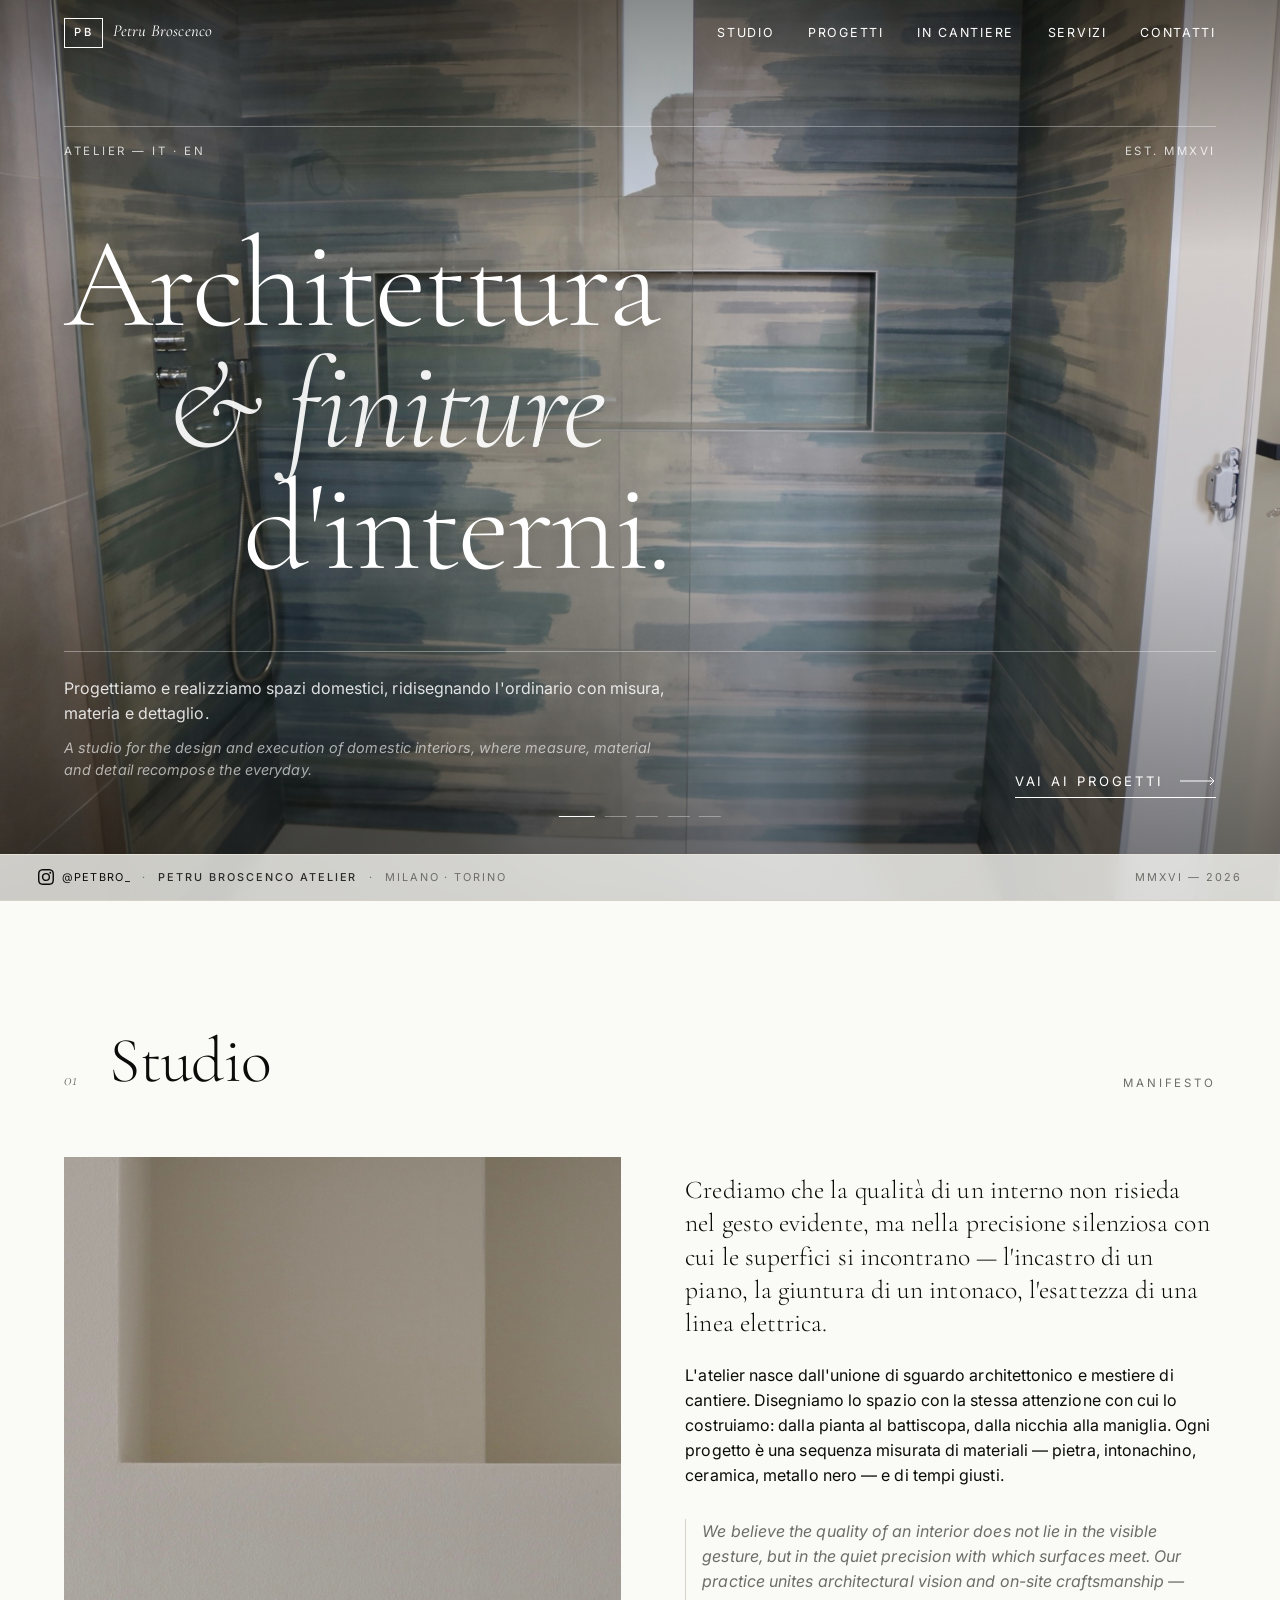
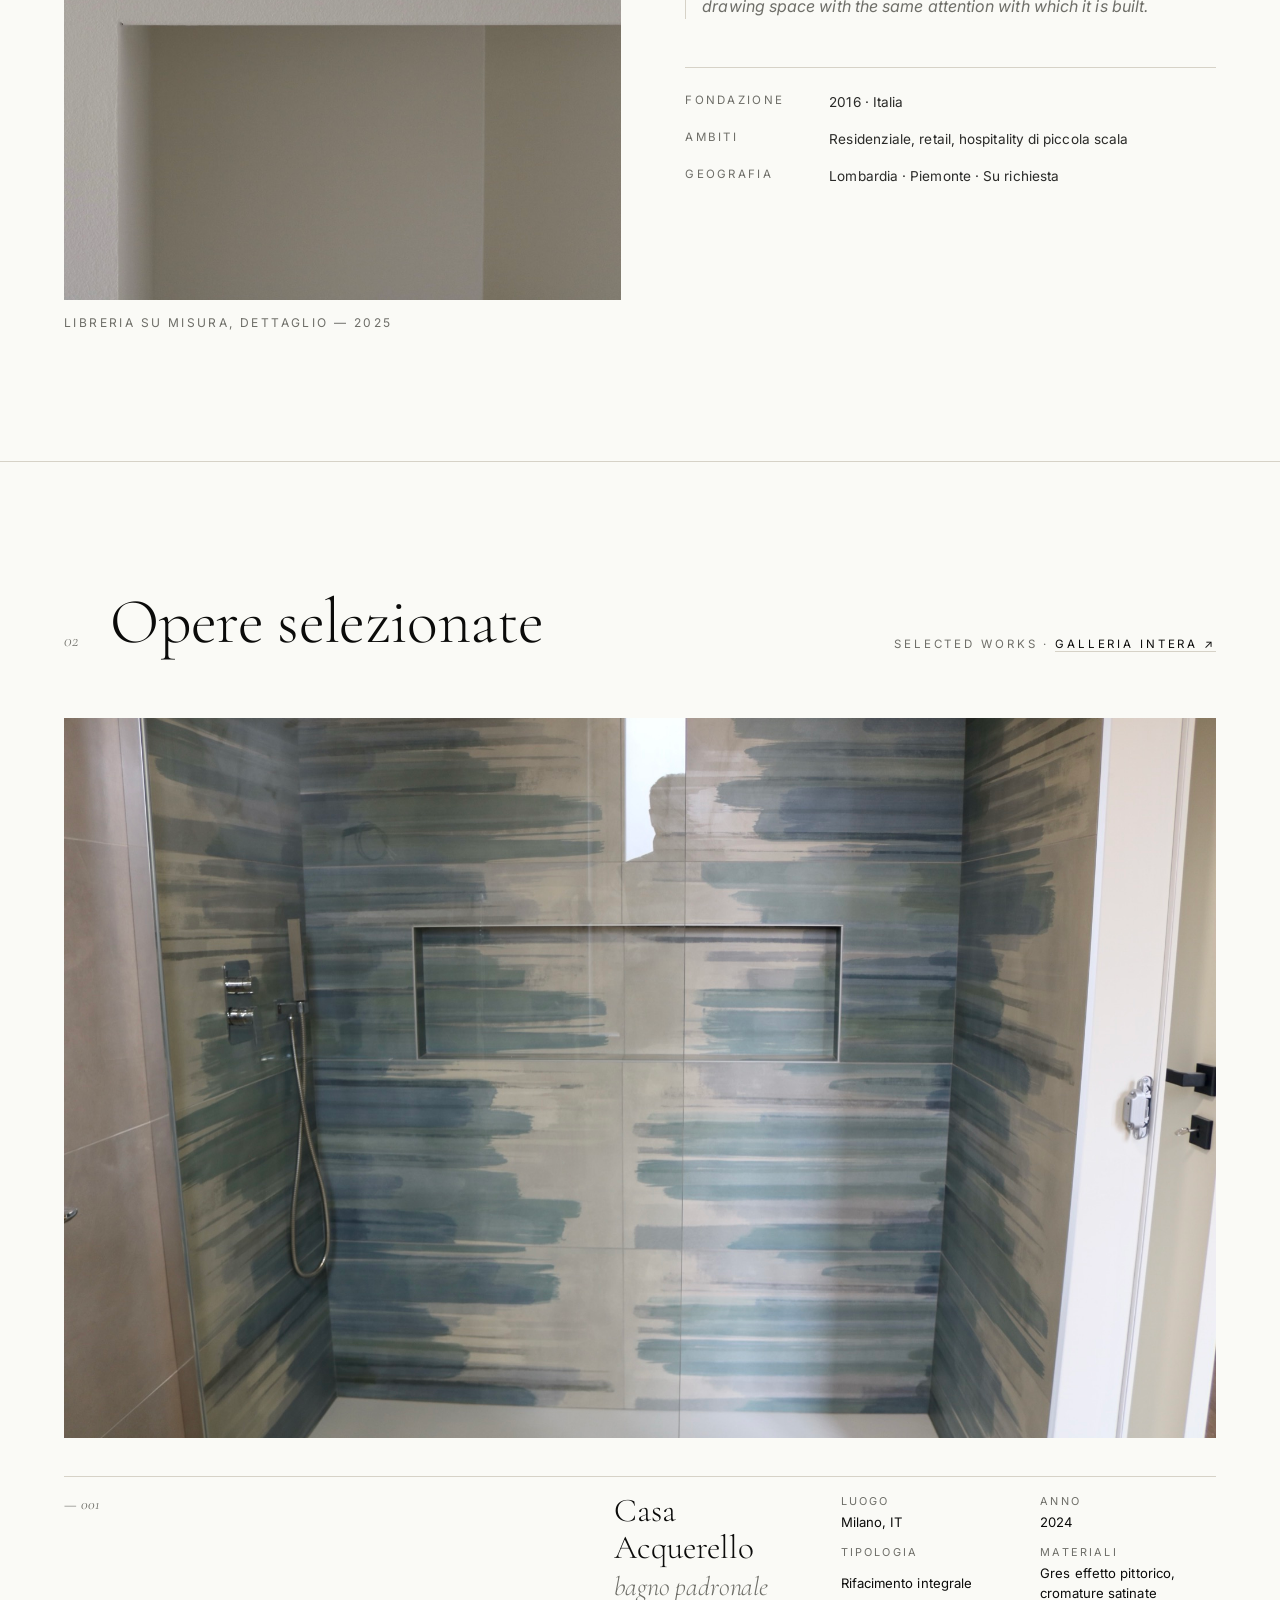
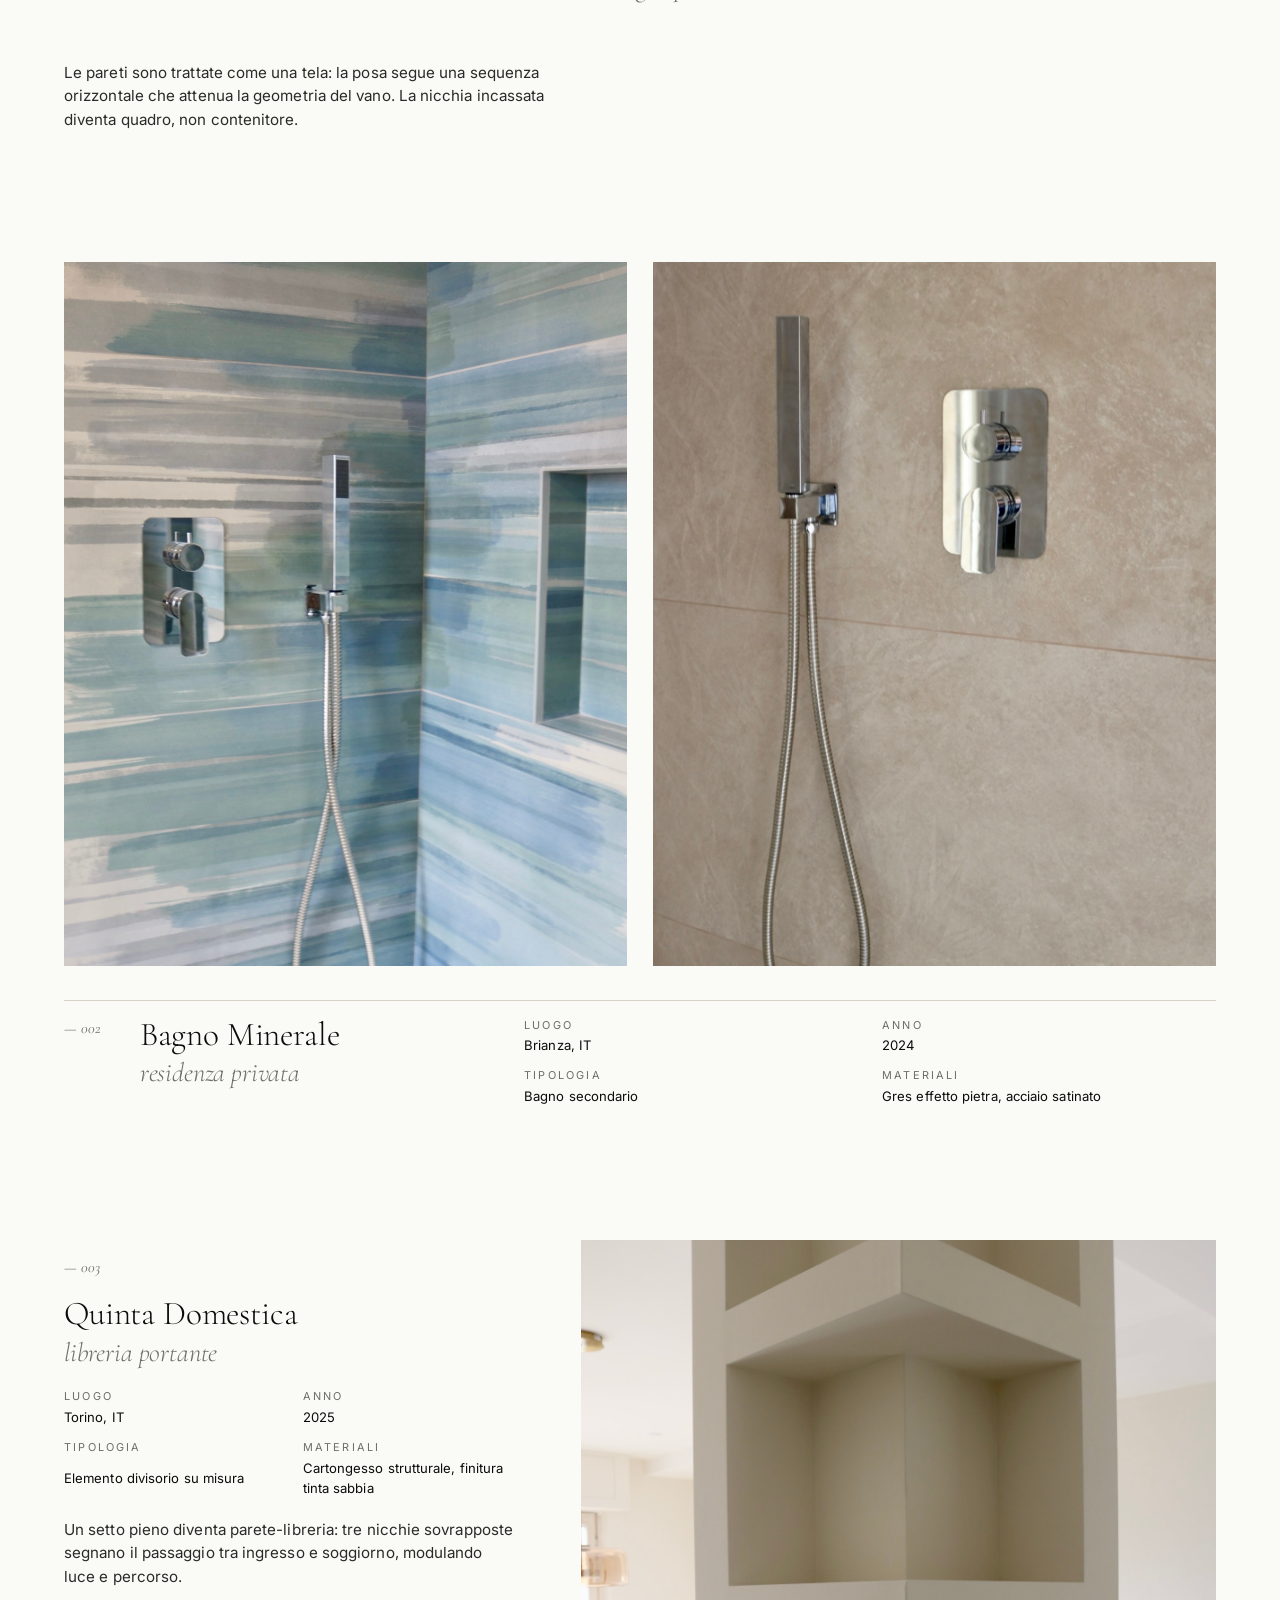
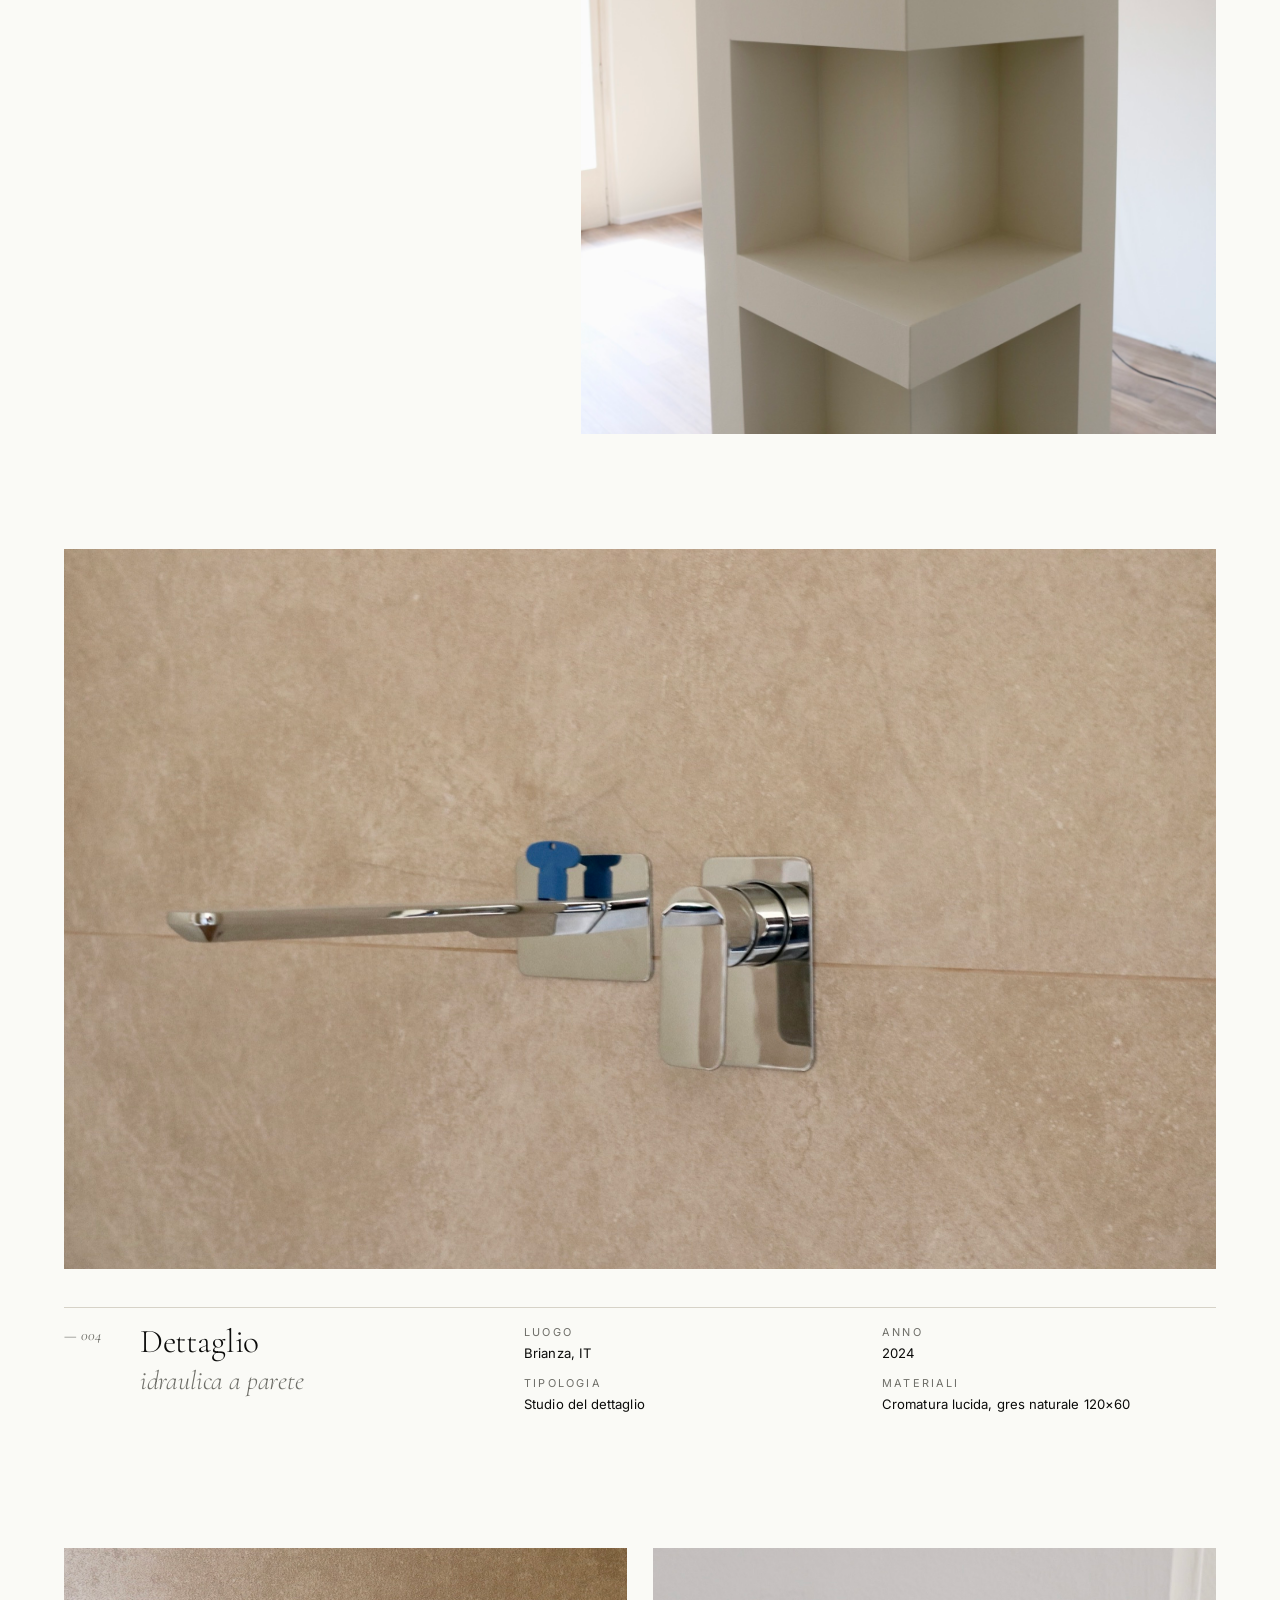
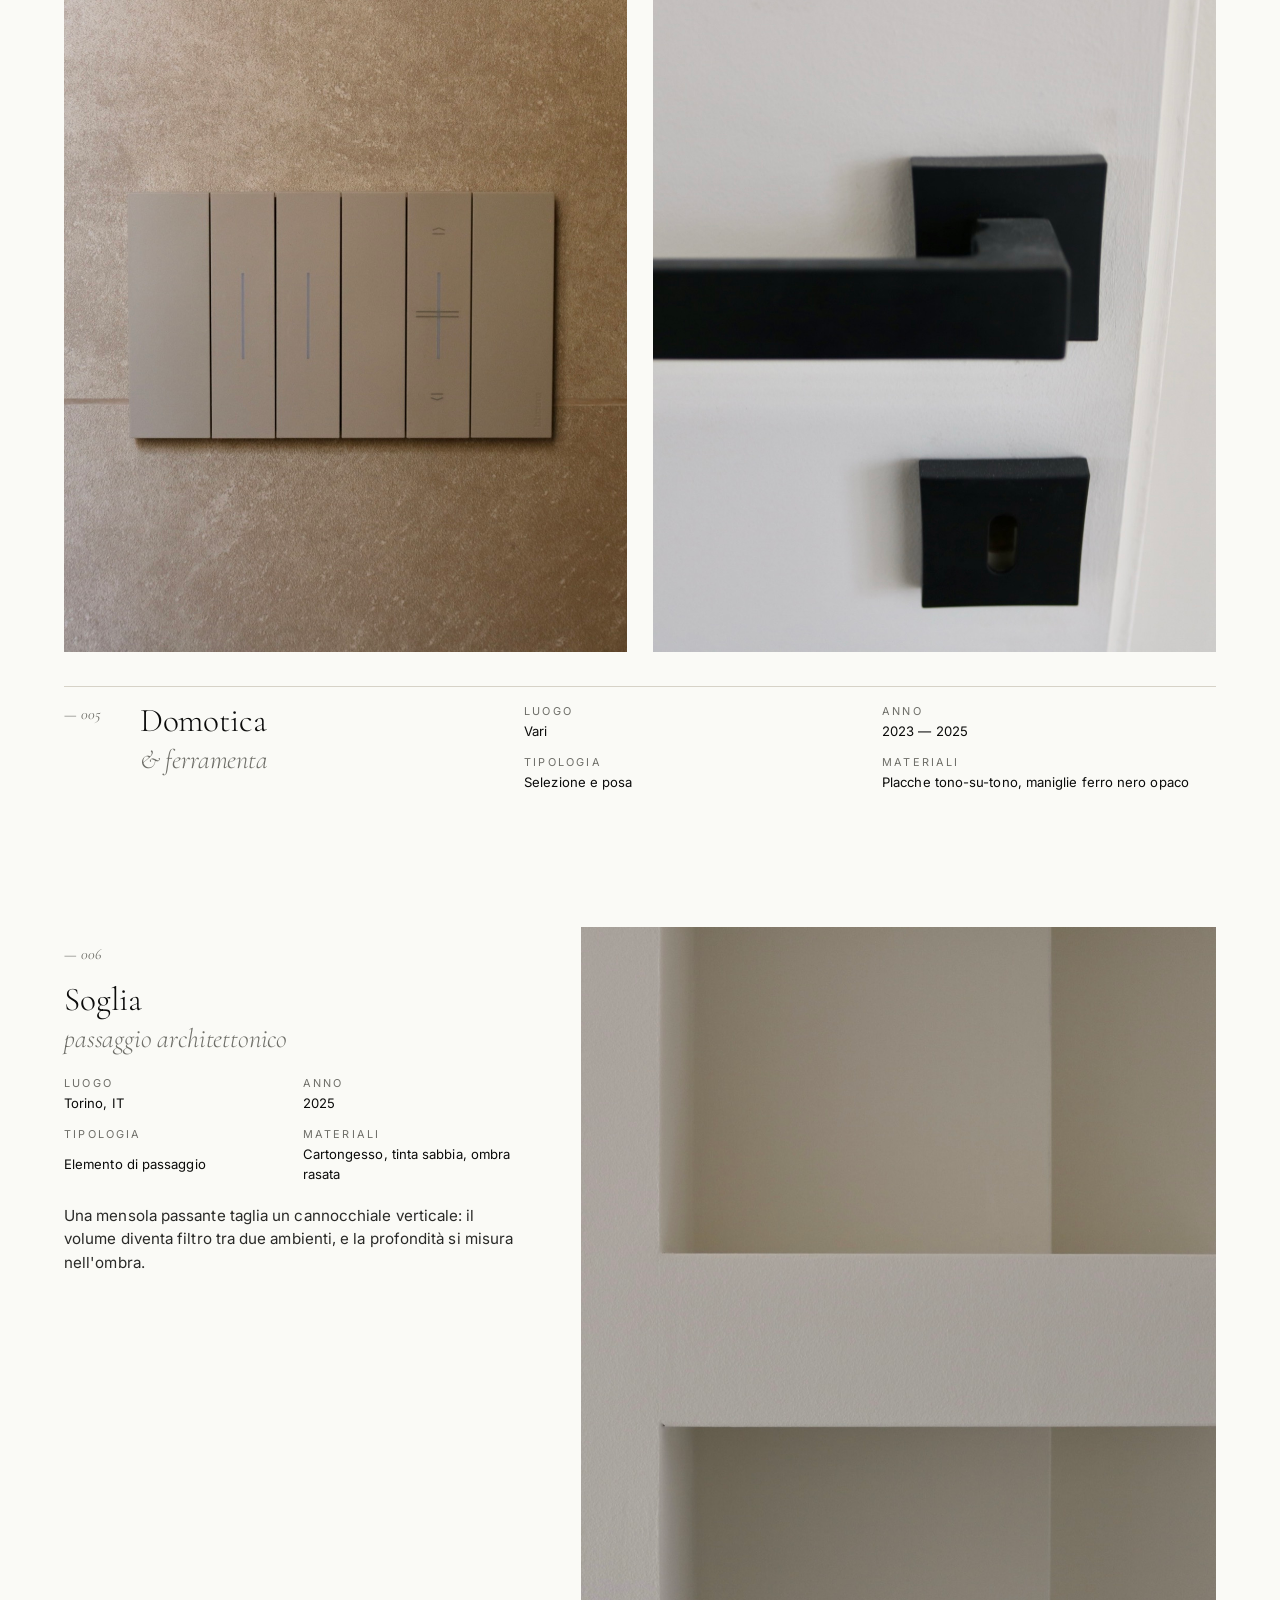
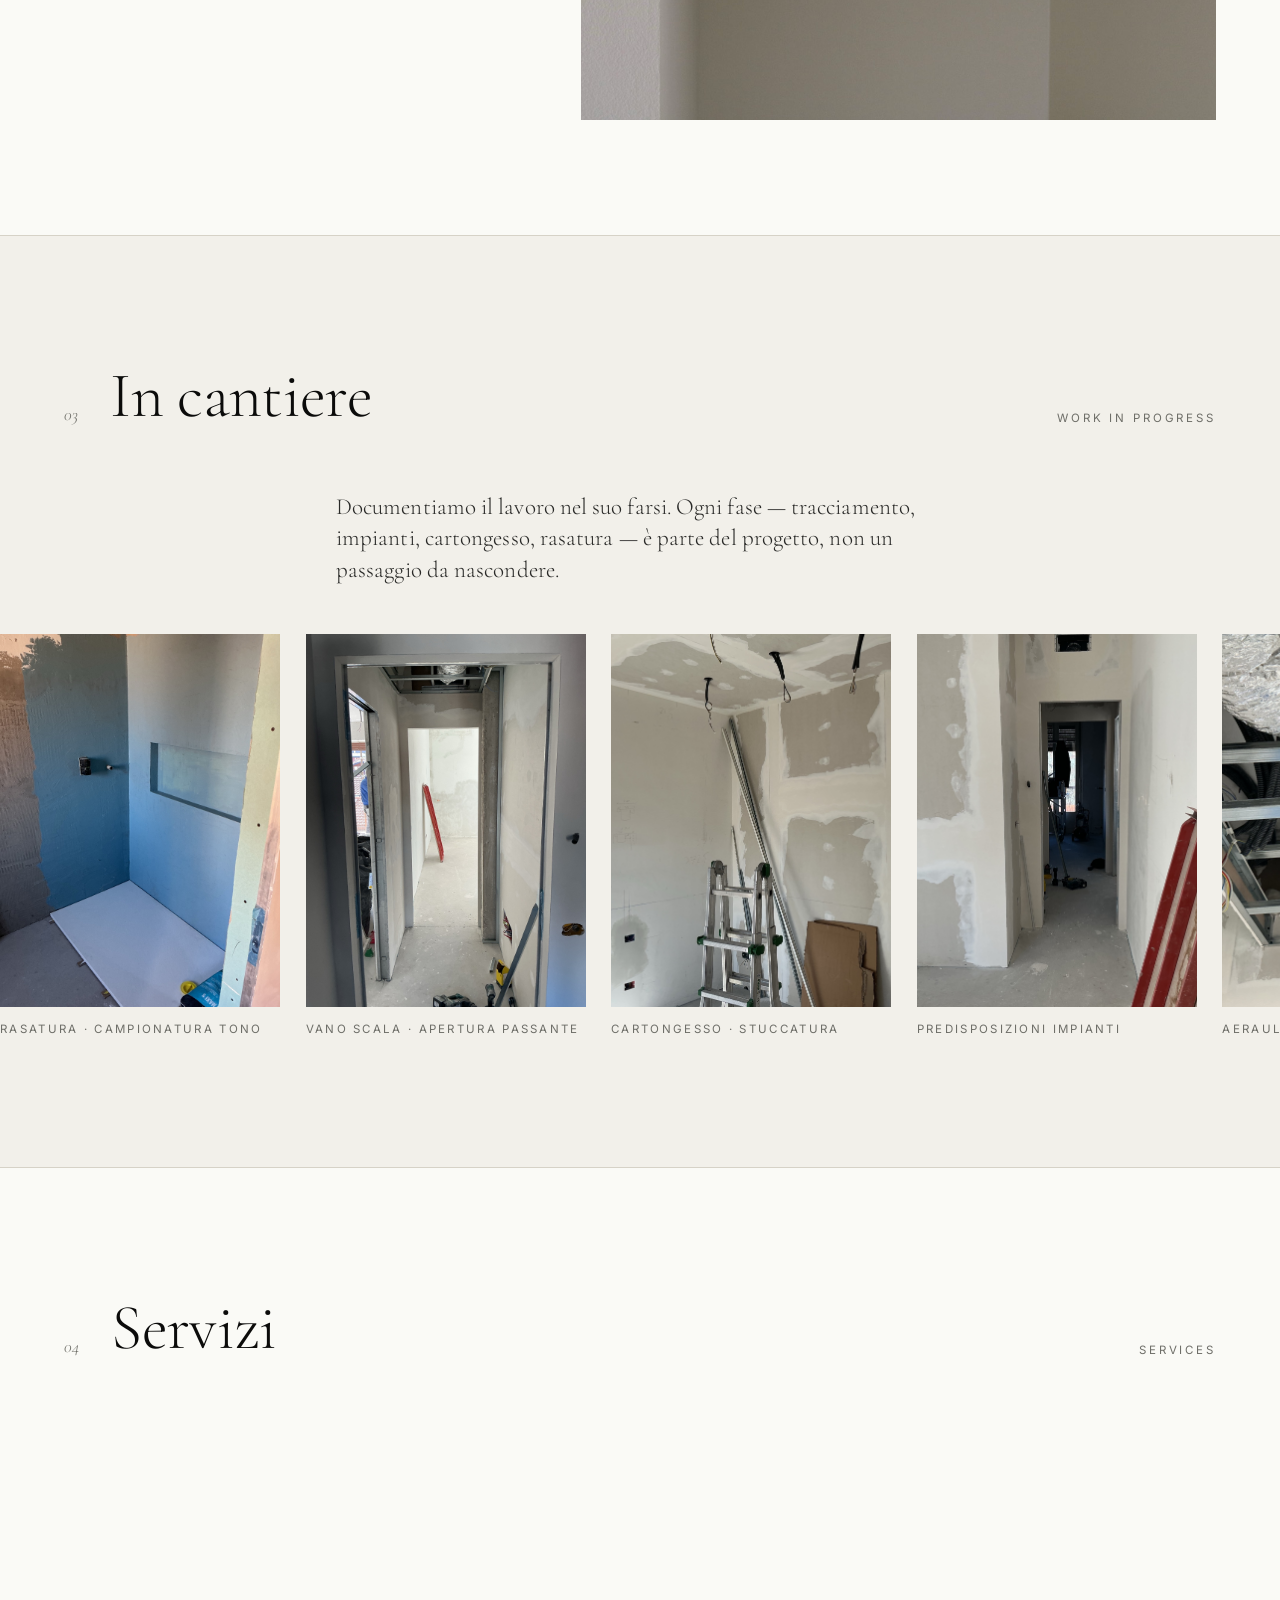
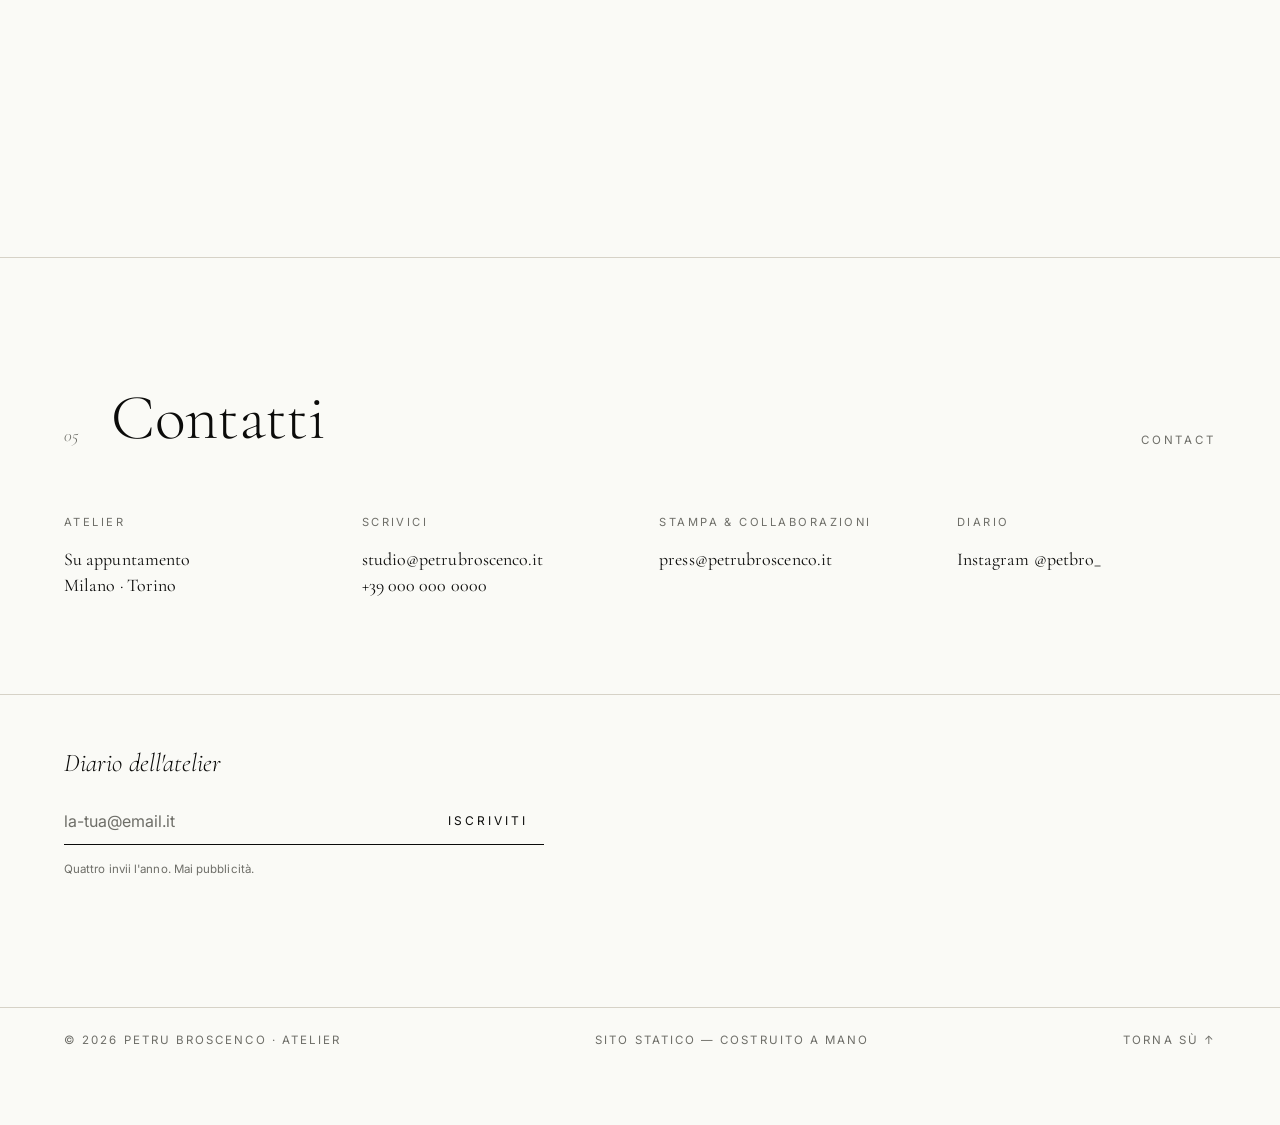
==== commit e45ab7d6: "Rename images with semantic, project-based filenames Renames media/ (web-optimized 2000px) and IMAGE" ====
--- a/index.html
+++ b/index.html
@@ -50,11 +50,11 @@
 
   <section class="hero hero--slideshow" aria-label="Galleria di apertura">
     <div class="hero-slides" id="heroSlides">
-      <figure class="hero-slide is-active"><img src="media/IMG_3935.jpg" alt="Bagno padronale Casa Acquerello" /></figure>
-      <figure class="hero-slide"><img src="media/IMG_3966.jpg" alt="Libreria Quinta Domestica" loading="lazy" /></figure>
-      <figure class="hero-slide"><img src="media/IMG_3954.jpg" alt="Bagno Minerale" loading="lazy" /></figure>
-      <figure class="hero-slide"><img src="media/IMG_3964.jpg" alt="Soglia, passaggio architettonico" loading="lazy" /></figure>
-      <figure class="hero-slide"><img src="media/IMG_3960.jpg" alt="Dettaglio idraulico a parete" loading="lazy" /></figure>
+      <figure class="hero-slide is-active"><img src="media/casa-acquerello-bagno.jpg" alt="Bagno padronale Casa Acquerello" /></figure>
+      <figure class="hero-slide"><img src="media/quinta-domestica-libreria.jpg" alt="Libreria Quinta Domestica" loading="lazy" /></figure>
+      <figure class="hero-slide"><img src="media/bagno-minerale-pietra.jpg" alt="Bagno Minerale" loading="lazy" /></figure>
+      <figure class="hero-slide"><img src="media/soglia-passaggio.jpg" alt="Soglia, passaggio architettonico" loading="lazy" /></figure>
+      <figure class="hero-slide"><img src="media/dettaglio-idraulica.jpg" alt="Dettaglio idraulico a parete" loading="lazy" /></figure>
     </div>
 
     <div class="hero-overlay">
@@ -93,7 +93,7 @@
 
     <div class="studio-grid">
       <figure class="studio-image">
-        <img loading="lazy" src="media/IMG_3964.jpg" alt="Nicchie e libreria su misura in cartongesso, ombre morbide." />
+        <img loading="lazy" src="media/soglia-passaggio.jpg" alt="Nicchie e libreria su misura in cartongesso, ombre morbide." />
         <figcaption>Libreria su misura, dettaglio — 2025</figcaption>
       </figure>
       <div class="studio-text">
@@ -132,8 +132,8 @@
     </div>
 
     <article class="work work--full">
-      <a class="work-media" href="media/IMG_3935.jpg" target="_blank" rel="noopener">
-        <img loading="lazy" src="media/IMG_3935.jpg" alt="Bagno padronale con piastrelle a effetto acquerello blu-verde e nicchia integrata." />
+      <a class="work-media" href="media/casa-acquerello-bagno.jpg" target="_blank" rel="noopener">
+        <img loading="lazy" src="media/casa-acquerello-bagno.jpg" alt="Bagno padronale con piastrelle a effetto acquerello blu-verde e nicchia integrata." />
       </a>
       <div class="work-meta">
         <span class="work-index">— 001</span>
@@ -152,11 +152,11 @@
     </article>
 
     <article class="work work--pair">
-      <a class="work-media" href="media/IMG_3938.jpg" target="_blank" rel="noopener">
-        <img loading="lazy" src="media/IMG_3938.jpg" alt="Dettaglio della doccia, vetro temperato e miscelatore a parete." />
-      </a>
-      <a class="work-media" href="media/IMG_3954.jpg" target="_blank" rel="noopener">
-        <img loading="lazy" src="media/IMG_3954.jpg" alt="Bagno secondario in pietra naturale, doccia minerale con miscelatore incasso." />
+      <a class="work-media" href="media/bagno-minerale-doccia.jpg" target="_blank" rel="noopener">
+        <img loading="lazy" src="media/bagno-minerale-doccia.jpg" alt="Dettaglio della doccia, vetro temperato e miscelatore a parete." />
+      </a>
+      <a class="work-media" href="media/bagno-minerale-pietra.jpg" target="_blank" rel="noopener">
+        <img loading="lazy" src="media/bagno-minerale-pietra.jpg" alt="Bagno secondario in pietra naturale, doccia minerale con miscelatore incasso." />
       </a>
       <div class="work-meta work-meta--inline">
         <span class="work-index">— 002</span>
@@ -185,14 +185,14 @@
           tra ingresso e soggiorno, modulando luce e percorso.
         </p>
       </div>
-      <a class="work-media" href="media/IMG_3966.jpg" target="_blank" rel="noopener">
-        <img loading="lazy" src="media/IMG_3966.jpg" alt="Libreria verticale a nicchie in cartongesso colore sabbia, vista frontale." />
+      <a class="work-media" href="media/quinta-domestica-libreria.jpg" target="_blank" rel="noopener">
+        <img loading="lazy" src="media/quinta-domestica-libreria.jpg" alt="Libreria verticale a nicchie in cartongesso colore sabbia, vista frontale." />
       </a>
     </article>
 
     <article class="work work--full">
-      <a class="work-media" href="media/IMG_3960.jpg" target="_blank" rel="noopener">
-        <img loading="lazy" src="media/IMG_3960.jpg" alt="Miscelatore incasso a parete, pietra grigia chiara." />
+      <a class="work-media" href="media/dettaglio-idraulica.jpg" target="_blank" rel="noopener">
+        <img loading="lazy" src="media/dettaglio-idraulica.jpg" alt="Miscelatore incasso a parete, pietra grigia chiara." />
       </a>
       <div class="work-meta">
         <span class="work-index">— 004</span>
@@ -207,11 +207,11 @@
     </article>
 
     <article class="work work--pair">
-      <a class="work-media" href="media/IMG_3962.jpg" target="_blank" rel="noopener">
-        <img loading="lazy" src="media/IMG_3962.jpg" alt="Placca interruttori a sei moduli, finitura tono pietra." />
-      </a>
-      <a class="work-media" href="media/IMG_3931.jpg" target="_blank" rel="noopener">
-        <img loading="lazy" src="media/IMG_3931.jpg" alt="Maniglia minimale nera opaca con rosetta quadrata, porta filo muro." />
+      <a class="work-media" href="media/domotica-placca.jpg" target="_blank" rel="noopener">
+        <img loading="lazy" src="media/domotica-placca.jpg" alt="Placca interruttori a sei moduli, finitura tono pietra." />
+      </a>
+      <a class="work-media" href="media/ferramenta-maniglia.jpg" target="_blank" rel="noopener">
+        <img loading="lazy" src="media/ferramenta-maniglia.jpg" alt="Maniglia minimale nera opaca con rosetta quadrata, porta filo muro." />
       </a>
       <div class="work-meta work-meta--inline">
         <span class="work-index">— 005</span>
@@ -240,8 +240,8 @@
           tra due ambienti, e la profondità si misura nell'ombra.
         </p>
       </div>
-      <a class="work-media" href="media/IMG_3964.jpg" target="_blank" rel="noopener">
-        <img loading="lazy" src="media/IMG_3964.jpg" alt="Setto con apertura orizzontale, finitura sabbia, dettaglio di passaggio." />
+      <a class="work-media" href="media/soglia-passaggio.jpg" target="_blank" rel="noopener">
+        <img loading="lazy" src="media/soglia-passaggio.jpg" alt="Setto con apertura orizzontale, finitura sabbia, dettaglio di passaggio." />
       </a>
     </article>
   </section>
@@ -260,23 +260,23 @@
 
     <div class="cantiere-scroll" role="list">
       <figure role="listitem">
-        <img loading="lazy" src="media/IMG_0076.jpg" alt="Vano in fase di rasatura con campiture blu e grigio." />
+        <img loading="lazy" src="media/cantiere-rasatura.jpg" alt="Vano in fase di rasatura con campiture blu e grigio." />
         <figcaption>Rasatura · campionatura tono</figcaption>
       </figure>
       <figure role="listitem">
-        <img loading="lazy" src="media/IMG_0077.jpg" alt="Vano scala con apertura passante e travi a vista." />
+        <img loading="lazy" src="media/cantiere-vano-scala.jpg" alt="Vano scala con apertura passante e travi a vista." />
         <figcaption>Vano scala · apertura passante</figcaption>
       </figure>
       <figure role="listitem">
-        <img loading="lazy" src="media/IMG_0078.jpg" alt="Cartongesso stuccato in attesa di finitura." />
+        <img loading="lazy" src="media/cantiere-cartongesso.jpg" alt="Cartongesso stuccato in attesa di finitura." />
         <figcaption>Cartongesso · stuccatura</figcaption>
       </figure>
       <figure role="listitem">
-        <img loading="lazy" src="media/IMG_0079.jpg" alt="Vano in fase di intonacatura grezza con cavi predisposti." />
+        <img loading="lazy" src="media/cantiere-impianti.jpg" alt="Vano in fase di intonacatura grezza con cavi predisposti." />
         <figcaption>Predisposizioni impianti</figcaption>
       </figure>
       <figure role="listitem">
-        <img loading="lazy" src="media/IMG_0080.jpg" alt="Controsoffitto con orditura metallica e canalizzazioni aerauliche." />
+        <img loading="lazy" src="media/cantiere-aeraulico.jpg" alt="Controsoffitto con orditura metallica e canalizzazioni aerauliche." />
         <figcaption>Aeraulico · controsoffitto</figcaption>
       </figure>
     </div>
